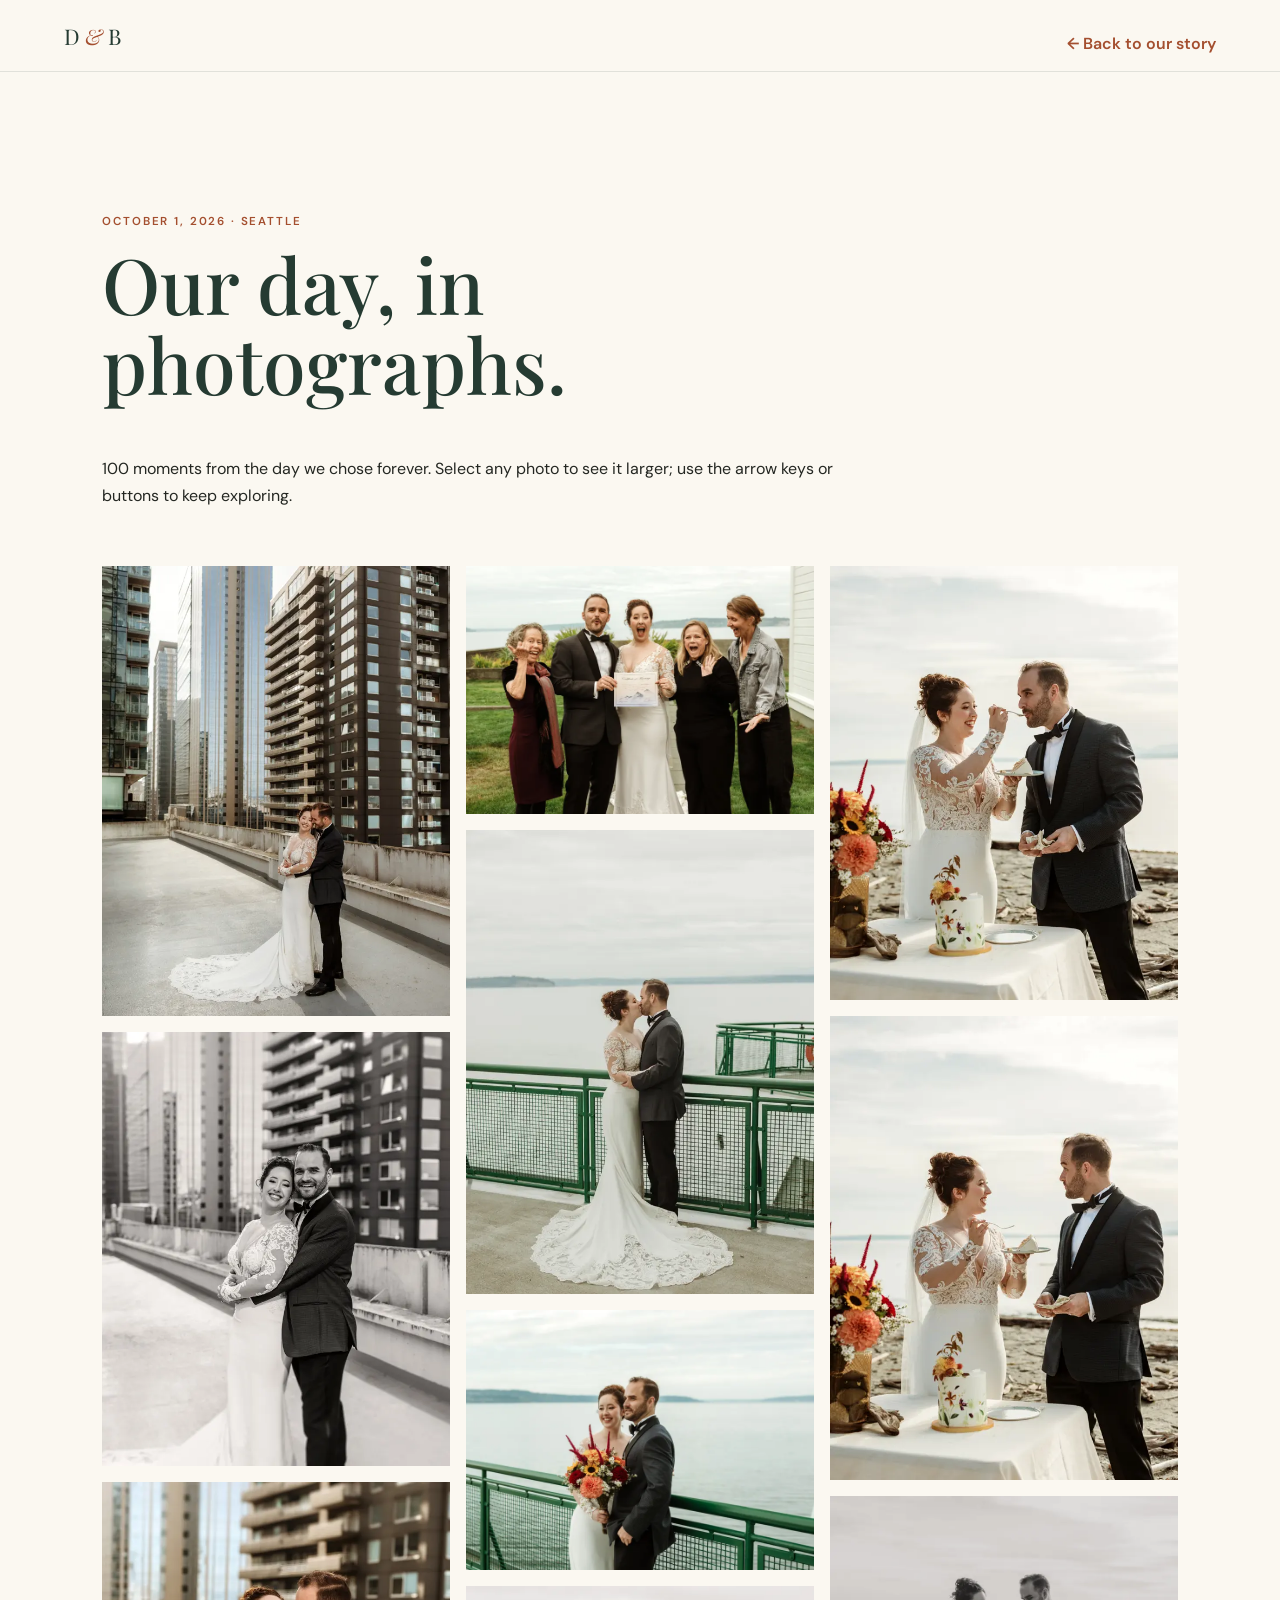
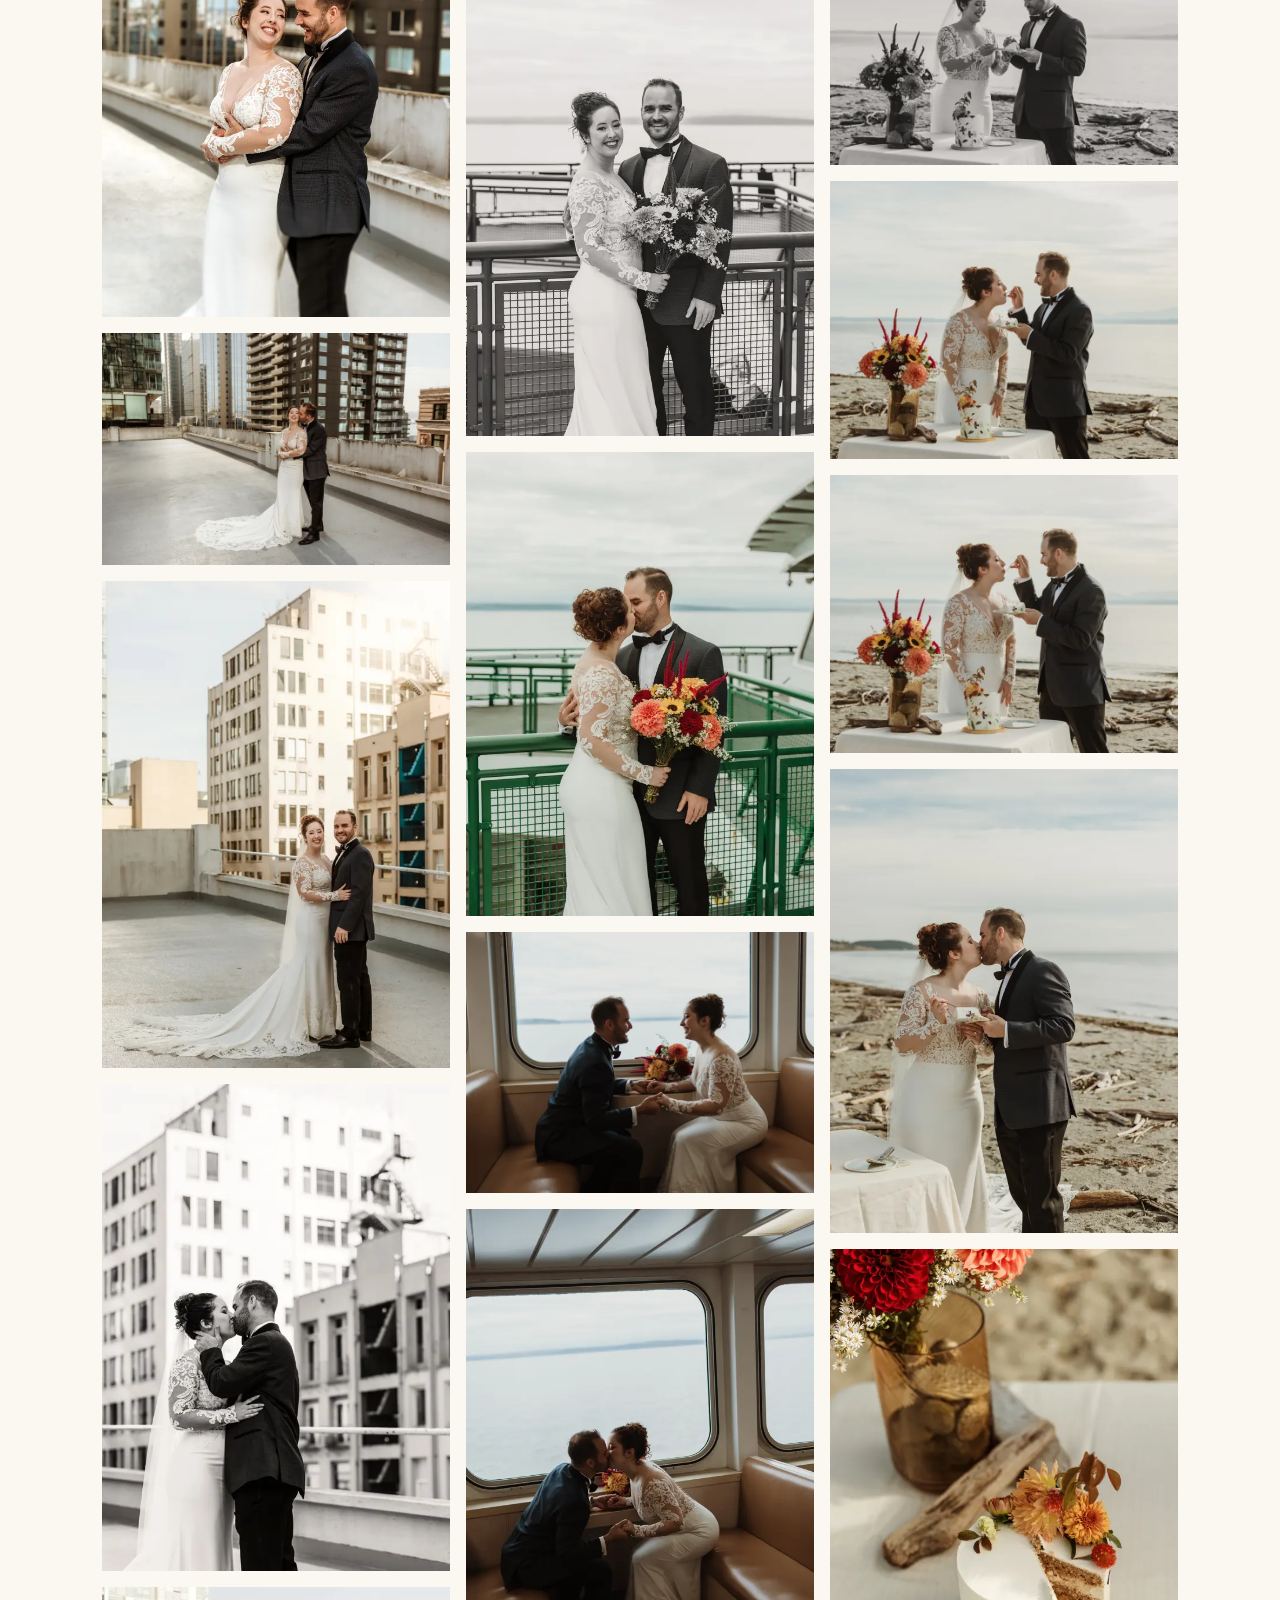
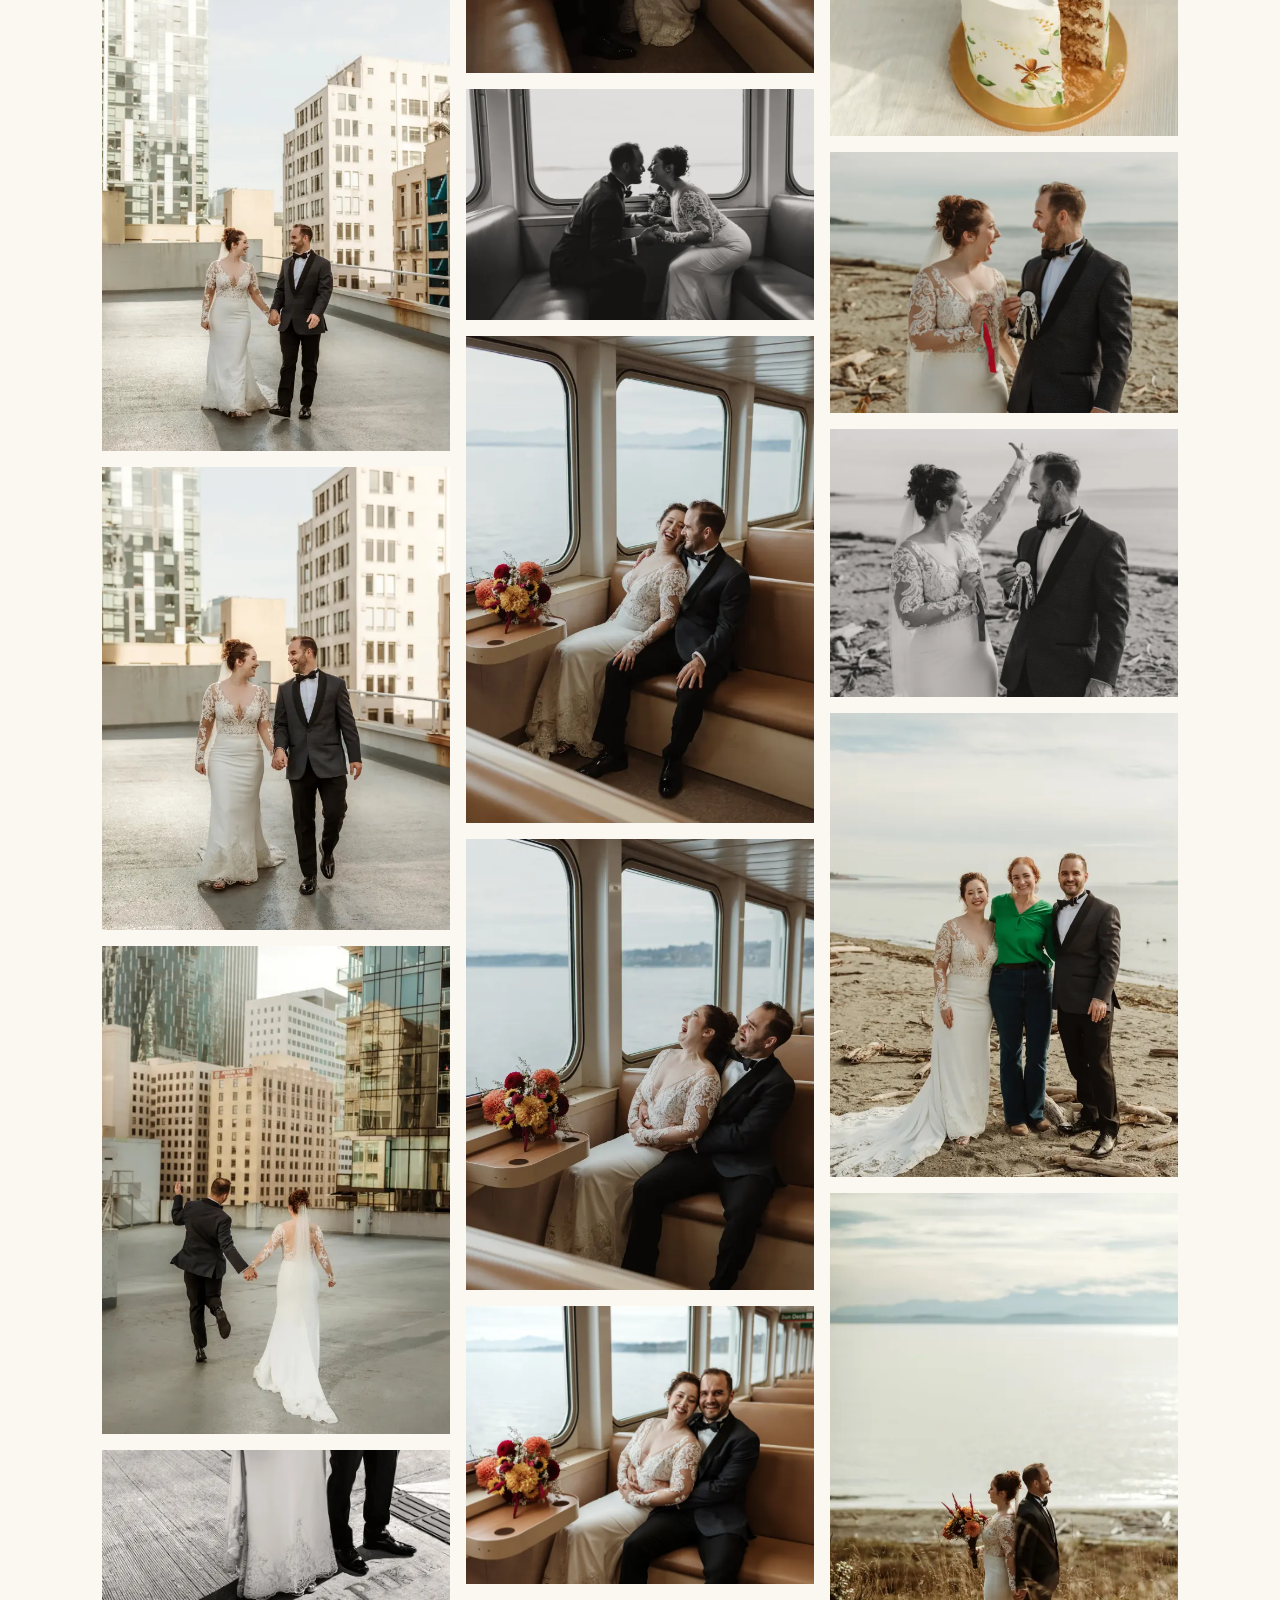
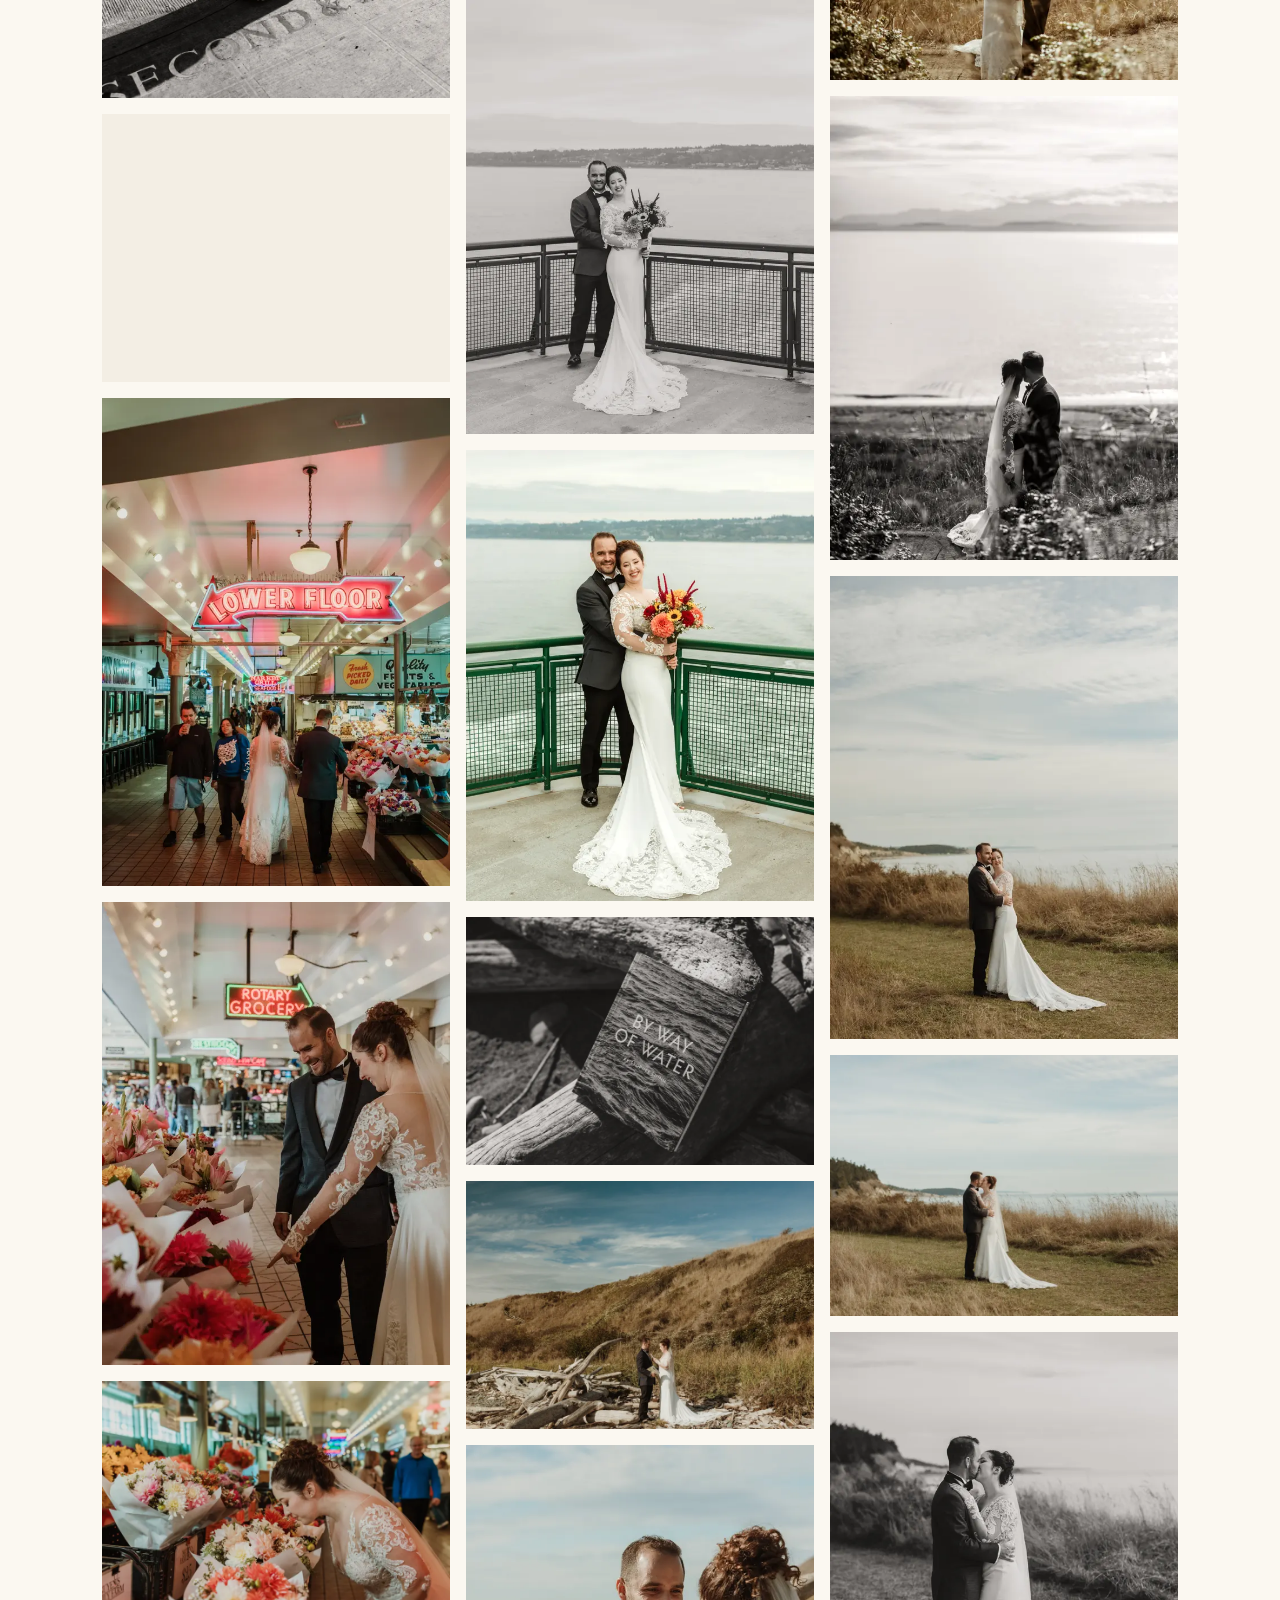
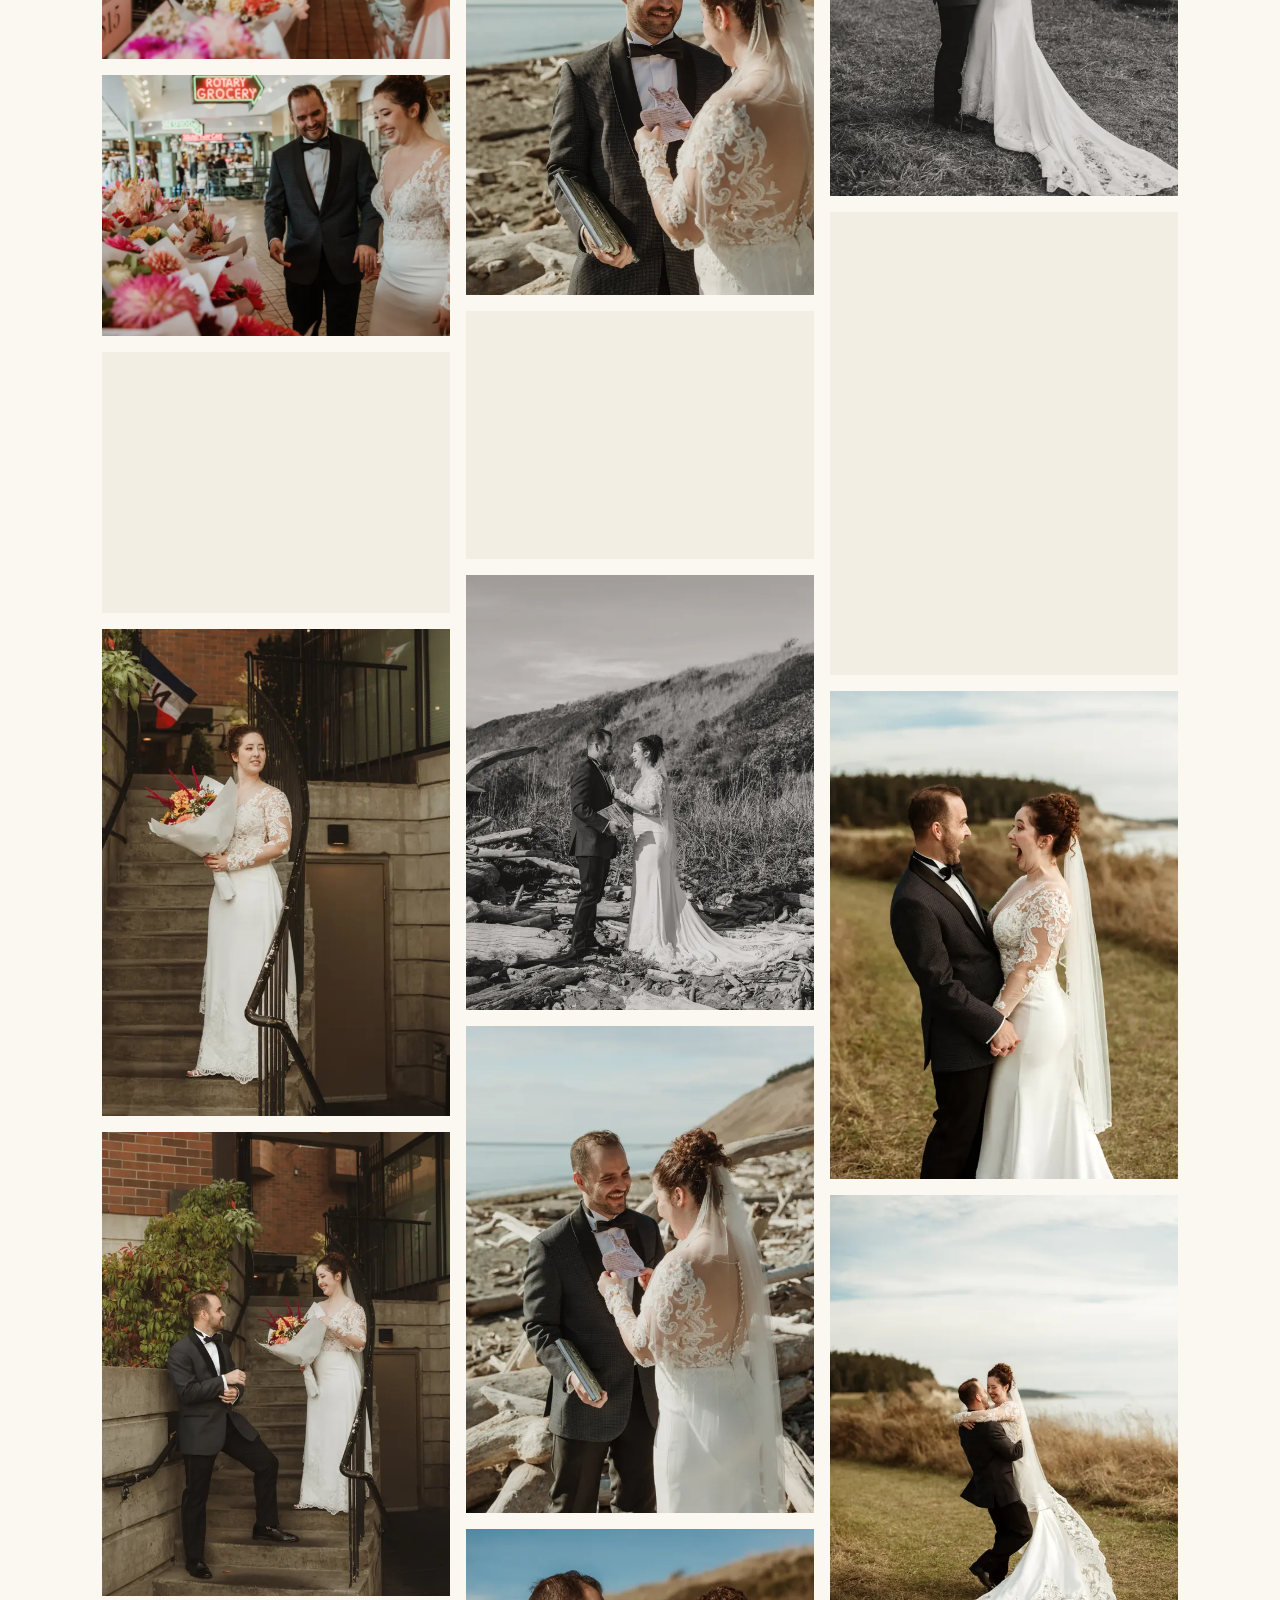
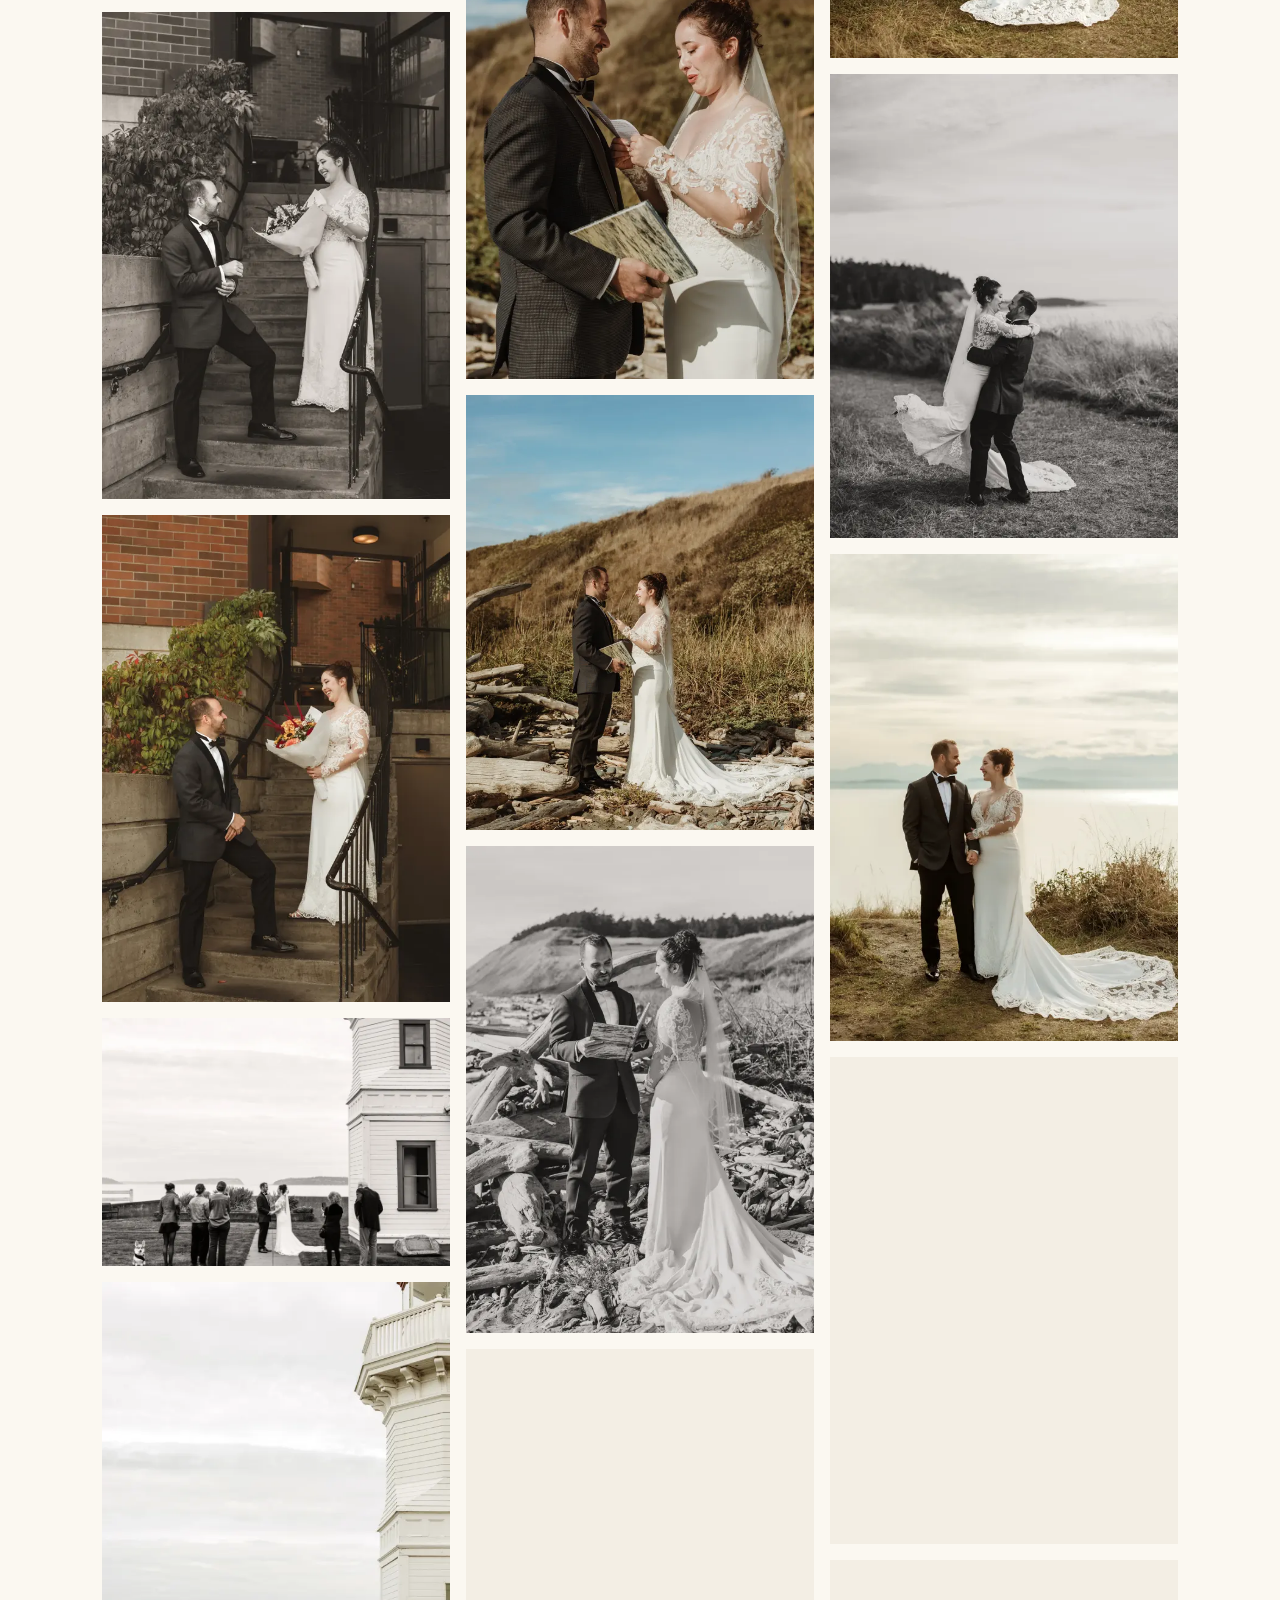
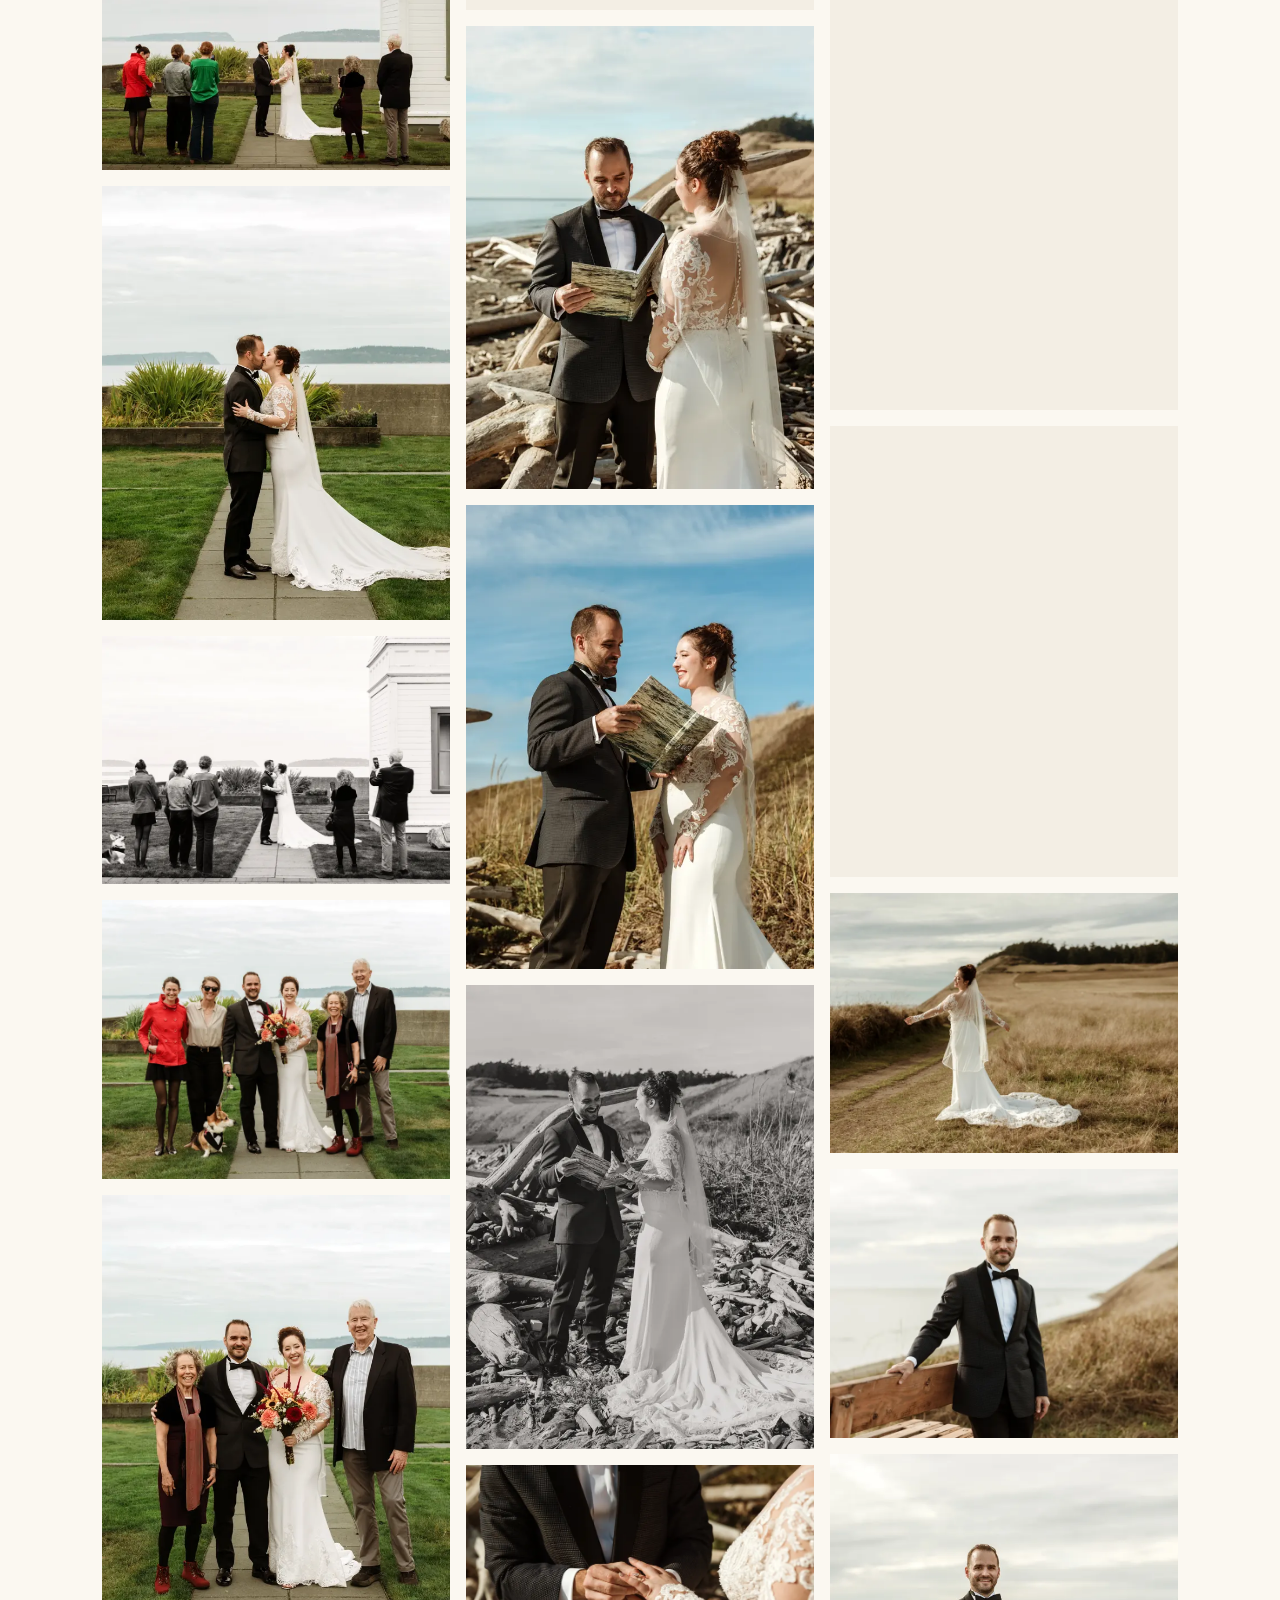
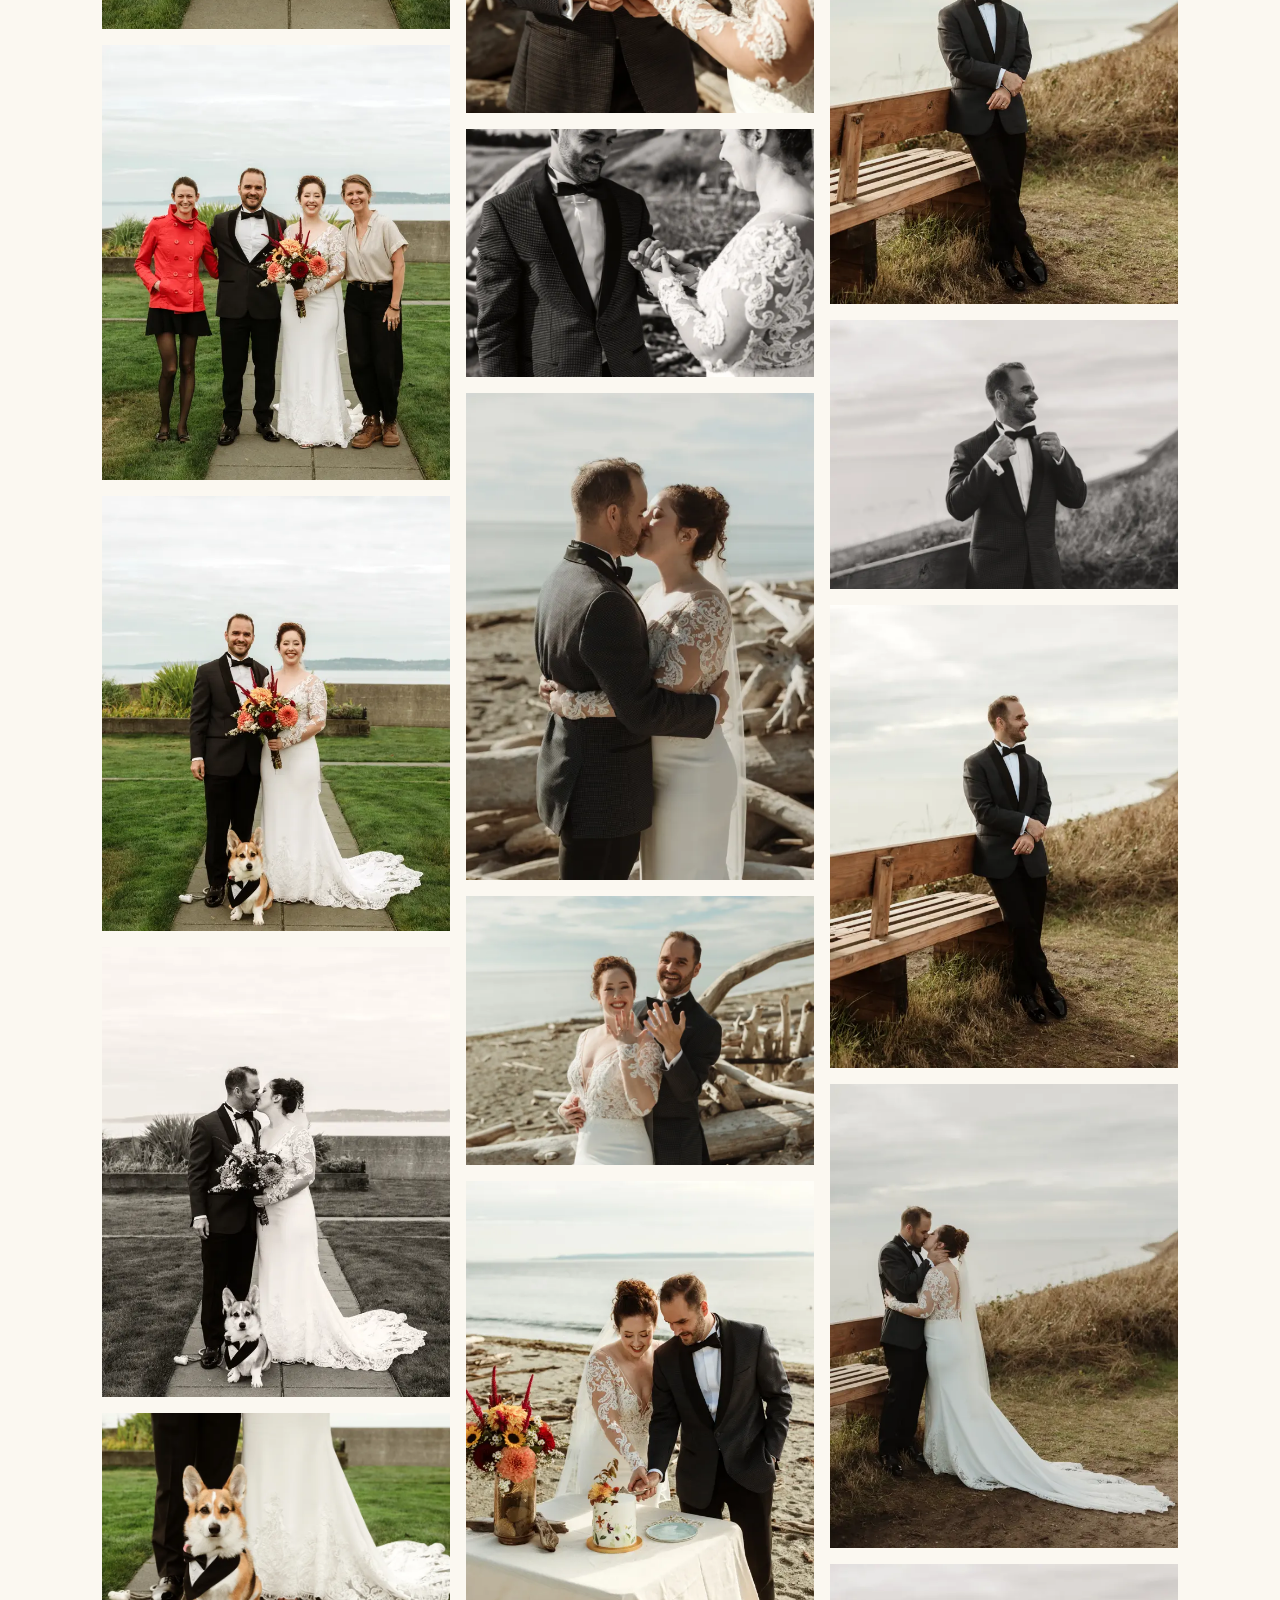
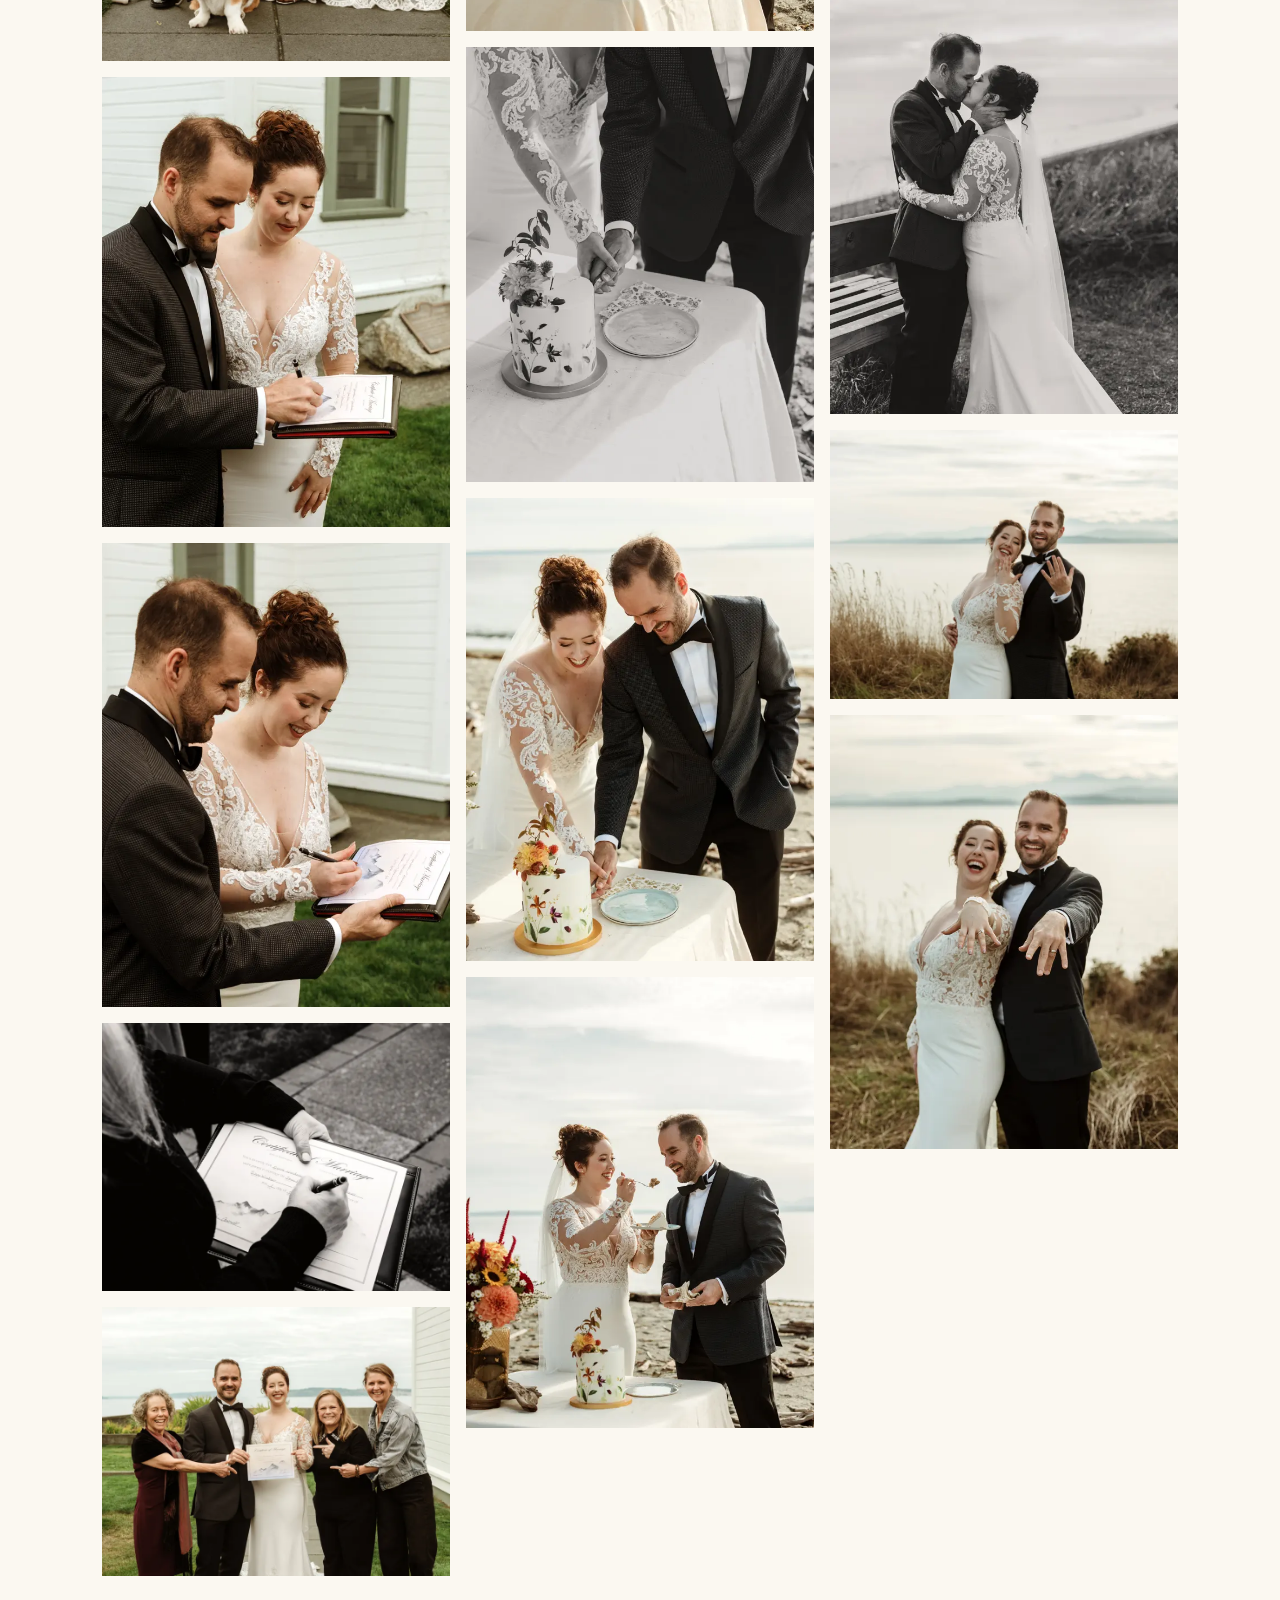
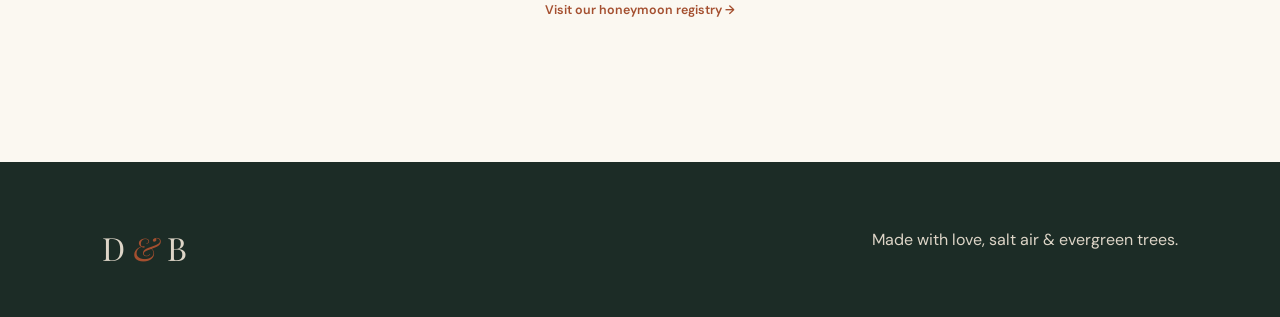
==== gallery.html @ 870340c9 "Add complete elopement website with all 100 optimized photos" ====
<!doctype html><html lang="en"><head><meta charset="utf-8"><meta name="viewport" content="width=device-width,initial-scale=1"><title>Our Elopement Photos · Devon & Brianna</title><link rel="stylesheet" href="assets/style.css"></head><body><header><a class="brand" href="index.html">D <span>&</span> B</a><a class="text-link" href="index.html#elopement">← Back to our story</a></header><main class="section"><div class="section-head"><p class="eyebrow">October 1, 2026 · Seattle</p><h1 class="gallery-title">Our day, in photographs.</h1><p>100 moments from the day we chose forever. Select any photo to see it larger; use the arrow keys or buttons to keep exploring.</p></div><div class="photo-wall"><a class="photo" id="photo-001" href="assets/images/photo-001-full.webp" data-index="0" aria-label="Open elopement photo 1 of 100"><img src="assets/images/photo-001-thumb.webp" width="618" height="800" alt="Devon and Brianna’s elopement, photo 1 of 100" loading="lazy" decoding="async"></a>
<a class="photo" id="photo-002" href="assets/images/photo-002-full.webp" data-index="1" aria-label="Open elopement photo 2 of 100"><img src="assets/images/photo-002-thumb.webp" width="640" height="800" alt="Devon and Brianna’s elopement, photo 2 of 100" loading="lazy" decoding="async"></a>
<a class="photo" id="photo-003" href="assets/images/photo-003-full.webp" data-index="2" aria-label="Open elopement photo 3 of 100"><img src="assets/images/photo-003-thumb.webp" width="640" height="800" alt="Devon and Brianna’s elopement, photo 3 of 100" loading="lazy" decoding="async"></a>
<a class="photo" id="photo-004" href="assets/images/photo-004-full.webp" data-index="3" aria-label="Open elopement photo 4 of 100"><img src="assets/images/photo-004-thumb.webp" width="800" height="533" alt="Devon and Brianna’s elopement, photo 4 of 100" loading="lazy" decoding="async"></a>
<a class="photo" id="photo-005" href="assets/images/photo-005-full.webp" data-index="4" aria-label="Open elopement photo 5 of 100"><img src="assets/images/photo-005-thumb.webp" width="571" height="800" alt="Devon and Brianna’s elopement, photo 5 of 100" loading="lazy" decoding="async"></a>
<a class="photo" id="photo-006" href="assets/images/photo-006-full.webp" data-index="5" aria-label="Open elopement photo 6 of 100"><img src="assets/images/photo-006-thumb.webp" width="571" height="800" alt="Devon and Brianna’s elopement, photo 6 of 100" loading="lazy" decoding="async"></a>
<a class="photo" id="photo-007" href="assets/images/photo-007-full.webp" data-index="6" aria-label="Open elopement photo 7 of 100"><img src="assets/images/photo-007-thumb.webp" width="600" height="800" alt="Devon and Brianna’s elopement, photo 7 of 100" loading="lazy" decoding="async"></a>
<a class="photo" id="photo-008" href="assets/images/photo-008-full.webp" data-index="7" aria-label="Open elopement photo 8 of 100"><img src="assets/images/photo-008-thumb.webp" width="600" height="800" alt="Devon and Brianna’s elopement, photo 8 of 100" loading="lazy" decoding="async"></a>
<a class="photo" id="photo-009" href="assets/images/photo-009-full.webp" data-index="8" aria-label="Open elopement photo 9 of 100"><img src="assets/images/photo-009-thumb.webp" width="571" height="800" alt="Devon and Brianna’s elopement, photo 9 of 100" loading="lazy" decoding="async"></a>
<a class="photo" id="photo-010" href="assets/images/photo-010-full.webp" data-index="9" aria-label="Open elopement photo 10 of 100"><img src="assets/images/photo-010-thumb.webp" width="800" height="571" alt="Devon and Brianna’s elopement, photo 10 of 100" loading="lazy" decoding="async"></a>
<a class="photo" id="photo-011" href="assets/images/photo-011-full.webp" data-index="10" aria-label="Open elopement photo 11 of 100"><img src="assets/images/photo-011-thumb.webp" width="800" height="618" alt="Devon and Brianna’s elopement, photo 11 of 100" loading="lazy" decoding="async"></a>
<a class="photo" id="photo-012" href="assets/images/photo-012-full.webp" data-index="11" aria-label="Open elopement photo 12 of 100"><img src="assets/images/photo-012-thumb.webp" width="571" height="800" alt="Devon and Brianna’s elopement, photo 12 of 100" loading="lazy" decoding="async"></a>
<a class="photo" id="photo-013" href="assets/images/photo-013-full.webp" data-index="12" aria-label="Open elopement photo 13 of 100"><img src="assets/images/photo-013-thumb.webp" width="600" height="800" alt="Devon and Brianna’s elopement, photo 13 of 100" loading="lazy" decoding="async"></a>
<a class="photo" id="photo-014" href="assets/images/photo-014-full.webp" data-index="13" aria-label="Open elopement photo 14 of 100"><img src="assets/images/photo-014-thumb.webp" width="800" height="640" alt="Devon and Brianna’s elopement, photo 14 of 100" loading="lazy" decoding="async"></a>
<a class="photo" id="photo-015" href="assets/images/photo-015-full.webp" data-index="14" aria-label="Open elopement photo 15 of 100"><img src="assets/images/photo-015-thumb.webp" width="800" height="600" alt="Devon and Brianna’s elopement, photo 15 of 100" loading="lazy" decoding="async"></a>
<a class="photo" id="photo-016" href="assets/images/photo-016-full.webp" data-index="15" aria-label="Open elopement photo 16 of 100"><img src="assets/images/photo-016-thumb.webp" width="800" height="600" alt="Devon and Brianna’s elopement, photo 16 of 100" loading="lazy" decoding="async"></a>
<a class="photo" id="photo-017" href="assets/images/photo-017-full.webp" data-index="16" aria-label="Open elopement photo 17 of 100"><img src="assets/images/photo-017-thumb.webp" width="571" height="800" alt="Devon and Brianna’s elopement, photo 17 of 100" loading="lazy" decoding="async"></a>
<a class="photo" id="photo-018" href="assets/images/photo-018-full.webp" data-index="17" aria-label="Open elopement photo 18 of 100"><img src="assets/images/photo-018-thumb.webp" width="600" height="800" alt="Devon and Brianna’s elopement, photo 18 of 100" loading="lazy" decoding="async"></a>
<a class="photo" id="photo-019" href="assets/images/photo-019-full.webp" data-index="18" aria-label="Open elopement photo 19 of 100"><img src="assets/images/photo-019-thumb.webp" width="571" height="800" alt="Devon and Brianna’s elopement, photo 19 of 100" loading="lazy" decoding="async"></a>
<a class="photo" id="photo-020" href="assets/images/photo-020-full.webp" data-index="19" aria-label="Open elopement photo 20 of 100"><img src="assets/images/photo-020-thumb.webp" width="571" height="800" alt="Devon and Brianna’s elopement, photo 20 of 100" loading="lazy" decoding="async"></a>
<a class="photo" id="photo-021" href="assets/images/photo-021-full.webp" data-index="20" aria-label="Open elopement photo 21 of 100"><img src="assets/images/photo-021-thumb.webp" width="800" height="571" alt="Devon and Brianna’s elopement, photo 21 of 100" loading="lazy" decoding="async"></a>
<a class="photo" id="photo-022" href="assets/images/photo-022-full.webp" data-index="21" aria-label="Open elopement photo 22 of 100"><img src="assets/images/photo-022-thumb.webp" width="571" height="800" alt="Devon and Brianna’s elopement, photo 22 of 100" loading="lazy" decoding="async"></a>
<a class="photo" id="photo-023" href="assets/images/photo-023-full.webp" data-index="22" aria-label="Open elopement photo 23 of 100"><img src="assets/images/photo-023-thumb.webp" width="640" height="800" alt="Devon and Brianna’s elopement, photo 23 of 100" loading="lazy" decoding="async"></a>
<a class="photo" id="photo-024" href="assets/images/photo-024-full.webp" data-index="23" aria-label="Open elopement photo 24 of 100"><img src="assets/images/photo-024-thumb.webp" width="800" height="571" alt="Devon and Brianna’s elopement, photo 24 of 100" loading="lazy" decoding="async"></a>
<a class="photo" id="photo-025" href="assets/images/photo-025-full.webp" data-index="24" aria-label="Open elopement photo 25 of 100"><img src="assets/images/photo-025-thumb.webp" width="800" height="640" alt="Devon and Brianna’s elopement, photo 25 of 100" loading="lazy" decoding="async"></a>
<a class="photo" id="photo-026" href="assets/images/photo-026-full.webp" data-index="25" aria-label="Open elopement photo 26 of 100"><img src="assets/images/photo-026-thumb.webp" width="640" height="800" alt="Devon and Brianna’s elopement, photo 26 of 100" loading="lazy" decoding="async"></a>
<a class="photo" id="photo-027" href="assets/images/photo-027-full.webp" data-index="26" aria-label="Open elopement photo 27 of 100"><img src="assets/images/photo-027-thumb.webp" width="640" height="800" alt="Devon and Brianna’s elopement, photo 27 of 100" loading="lazy" decoding="async"></a>
<a class="photo" id="photo-028" href="assets/images/photo-028-full.webp" data-index="27" aria-label="Open elopement photo 28 of 100"><img src="assets/images/photo-028-thumb.webp" width="640" height="800" alt="Devon and Brianna’s elopement, photo 28 of 100" loading="lazy" decoding="async"></a>
<a class="photo" id="photo-029" href="assets/images/photo-029-full.webp" data-index="28" aria-label="Open elopement photo 29 of 100"><img src="assets/images/photo-029-thumb.webp" width="618" height="800" alt="Devon and Brianna’s elopement, photo 29 of 100" loading="lazy" decoding="async"></a>
<a class="photo" id="photo-030" href="assets/images/photo-030-full.webp" data-index="29" aria-label="Open elopement photo 30 of 100"><img src="assets/images/photo-030-thumb.webp" width="800" height="571" alt="Devon and Brianna’s elopement, photo 30 of 100" loading="lazy" decoding="async"></a>
<a class="photo" id="photo-031" href="assets/images/photo-031-full.webp" data-index="30" aria-label="Open elopement photo 31 of 100"><img src="assets/images/photo-031-thumb.webp" width="618" height="800" alt="Devon and Brianna’s elopement, photo 31 of 100" loading="lazy" decoding="async"></a>
<a class="photo" id="photo-032" href="assets/images/photo-032-full.webp" data-index="31" aria-label="Open elopement photo 32 of 100"><img src="assets/images/photo-032-thumb.webp" width="600" height="800" alt="Devon and Brianna’s elopement, photo 32 of 100" loading="lazy" decoding="async"></a>
<a class="photo" id="photo-033" href="assets/images/photo-033-full.webp" data-index="32" aria-label="Open elopement photo 33 of 100"><img src="assets/images/photo-033-thumb.webp" width="800" height="618" alt="Devon and Brianna’s elopement, photo 33 of 100" loading="lazy" decoding="async"></a>
<a class="photo" id="photo-034" href="assets/images/photo-034-full.webp" data-index="33" aria-label="Open elopement photo 34 of 100"><img src="assets/images/photo-034-thumb.webp" width="800" height="618" alt="Devon and Brianna’s elopement, photo 34 of 100" loading="lazy" decoding="async"></a>
<a class="photo" id="photo-035" href="assets/images/photo-035-full.webp" data-index="34" aria-label="Open elopement photo 35 of 100"><img src="assets/images/photo-035-thumb.webp" width="800" height="571" alt="Devon and Brianna’s elopement, photo 35 of 100" loading="lazy" decoding="async"></a>
<a class="photo" id="photo-036" href="assets/images/photo-036-full.webp" data-index="35" aria-label="Open elopement photo 36 of 100"><img src="assets/images/photo-036-thumb.webp" width="600" height="800" alt="Devon and Brianna’s elopement, photo 36 of 100" loading="lazy" decoding="async"></a>
<a class="photo" id="photo-037" href="assets/images/photo-037-full.webp" data-index="36" aria-label="Open elopement photo 37 of 100"><img src="assets/images/photo-037-thumb.webp" width="800" height="600" alt="Devon and Brianna’s elopement, photo 37 of 100" loading="lazy" decoding="async"></a>
<a class="photo" id="photo-038" href="assets/images/photo-038-full.webp" data-index="37" aria-label="Open elopement photo 38 of 100"><img src="assets/images/photo-038-thumb.webp" width="618" height="800" alt="Devon and Brianna’s elopement, photo 38 of 100" loading="lazy" decoding="async"></a>
<a class="photo" id="photo-039" href="assets/images/photo-039-full.webp" data-index="38" aria-label="Open elopement photo 39 of 100"><img src="assets/images/photo-039-thumb.webp" width="600" height="800" alt="Devon and Brianna’s elopement, photo 39 of 100" loading="lazy" decoding="async"></a>
<a class="photo" id="photo-040" href="assets/images/photo-040-full.webp" data-index="39" aria-label="Open elopement photo 40 of 100"><img src="assets/images/photo-040-thumb.webp" width="800" height="600" alt="Devon and Brianna’s elopement, photo 40 of 100" loading="lazy" decoding="async"></a>
<a class="photo" id="photo-041" href="assets/images/photo-041-full.webp" data-index="40" aria-label="Open elopement photo 41 of 100"><img src="assets/images/photo-041-thumb.webp" width="600" height="800" alt="Devon and Brianna’s elopement, photo 41 of 100" loading="lazy" decoding="async"></a>
<a class="photo" id="photo-042" href="assets/images/photo-042-full.webp" data-index="41" aria-label="Open elopement photo 42 of 100"><img src="assets/images/photo-042-thumb.webp" width="800" height="533" alt="Devon and Brianna’s elopement, photo 42 of 100" loading="lazy" decoding="async"></a>
<a class="photo" id="photo-043" href="assets/images/photo-043-full.webp" data-index="42" aria-label="Open elopement photo 43 of 100"><img src="assets/images/photo-043-thumb.webp" width="571" height="800" alt="Devon and Brianna’s elopement, photo 43 of 100" loading="lazy" decoding="async"></a>
<a class="photo" id="photo-044" href="assets/images/photo-044-full.webp" data-index="43" aria-label="Open elopement photo 44 of 100"><img src="assets/images/photo-044-thumb.webp" width="618" height="800" alt="Devon and Brianna’s elopement, photo 44 of 100" loading="lazy" decoding="async"></a>
<a class="photo" id="photo-045" href="assets/images/photo-045-full.webp" data-index="44" aria-label="Open elopement photo 45 of 100"><img src="assets/images/photo-045-thumb.webp" width="800" height="640" alt="Devon and Brianna’s elopement, photo 45 of 100" loading="lazy" decoding="async"></a>
<a class="photo" id="photo-046" href="assets/images/photo-046-full.webp" data-index="45" aria-label="Open elopement photo 46 of 100"><img src="assets/images/photo-046-thumb.webp" width="640" height="800" alt="Devon and Brianna’s elopement, photo 46 of 100" loading="lazy" decoding="async"></a>
<a class="photo" id="photo-047" href="assets/images/photo-047-full.webp" data-index="46" aria-label="Open elopement photo 47 of 100"><img src="assets/images/photo-047-thumb.webp" width="618" height="800" alt="Devon and Brianna’s elopement, photo 47 of 100" loading="lazy" decoding="async"></a>
<a class="photo" id="photo-048" href="assets/images/photo-048-full.webp" data-index="47" aria-label="Open elopement photo 48 of 100"><img src="assets/images/photo-048-thumb.webp" width="800" height="571" alt="Devon and Brianna’s elopement, photo 48 of 100" loading="lazy" decoding="async"></a>
<a class="photo" id="photo-049" href="assets/images/photo-049-full.webp" data-index="48" aria-label="Open elopement photo 49 of 100"><img src="assets/images/photo-049-thumb.webp" width="800" height="571" alt="Devon and Brianna’s elopement, photo 49 of 100" loading="lazy" decoding="async"></a>
<a class="photo" id="photo-050" href="assets/images/photo-050-full.webp" data-index="49" aria-label="Open elopement photo 50 of 100"><img src="assets/images/photo-050-thumb.webp" width="618" height="800" alt="Devon and Brianna’s elopement, photo 50 of 100" loading="lazy" decoding="async"></a>
<a class="photo" id="photo-051" href="assets/images/photo-051-full.webp" data-index="50" aria-label="Open elopement photo 51 of 100"><img src="assets/images/photo-051-thumb.webp" width="800" height="571" alt="Devon and Brianna’s elopement, photo 51 of 100" loading="lazy" decoding="async"></a>
<a class="photo" id="photo-052" href="assets/images/photo-052-full.webp" data-index="51" aria-label="Open elopement photo 52 of 100"><img src="assets/images/photo-052-thumb.webp" width="640" height="800" alt="Devon and Brianna’s elopement, photo 52 of 100" loading="lazy" decoding="async"></a>
<a class="photo" id="photo-053" href="assets/images/photo-053-full.webp" data-index="52" aria-label="Open elopement photo 53 of 100"><img src="assets/images/photo-053-thumb.webp" width="571" height="800" alt="Devon and Brianna’s elopement, photo 53 of 100" loading="lazy" decoding="async"></a>
<a class="photo" id="photo-054" href="assets/images/photo-054-full.webp" data-index="53" aria-label="Open elopement photo 54 of 100"><img src="assets/images/photo-054-thumb.webp" width="618" height="800" alt="Devon and Brianna’s elopement, photo 54 of 100" loading="lazy" decoding="async"></a>
<a class="photo" id="photo-055" href="assets/images/photo-055-full.webp" data-index="54" aria-label="Open elopement photo 55 of 100"><img src="assets/images/photo-055-thumb.webp" width="640" height="800" alt="Devon and Brianna’s elopement, photo 55 of 100" loading="lazy" decoding="async"></a>
<a class="photo" id="photo-056" href="assets/images/photo-056-full.webp" data-index="55" aria-label="Open elopement photo 56 of 100"><img src="assets/images/photo-056-thumb.webp" width="571" height="800" alt="Devon and Brianna’s elopement, photo 56 of 100" loading="lazy" decoding="async"></a>
<a class="photo" id="photo-057" href="assets/images/photo-057-full.webp" data-index="56" aria-label="Open elopement photo 57 of 100"><img src="assets/images/photo-057-thumb.webp" width="800" height="600" alt="Devon and Brianna’s elopement, photo 57 of 100" loading="lazy" decoding="async"></a>
<a class="photo" id="photo-058" href="assets/images/photo-058-full.webp" data-index="57" aria-label="Open elopement photo 58 of 100"><img src="assets/images/photo-058-thumb.webp" width="600" height="800" alt="Devon and Brianna’s elopement, photo 58 of 100" loading="lazy" decoding="async"></a>
<a class="photo" id="photo-059" href="assets/images/photo-059-full.webp" data-index="58" aria-label="Open elopement photo 59 of 100"><img src="assets/images/photo-059-thumb.webp" width="600" height="800" alt="Devon and Brianna’s elopement, photo 59 of 100" loading="lazy" decoding="async"></a>
<a class="photo" id="photo-060" href="assets/images/photo-060-full.webp" data-index="59" aria-label="Open elopement photo 60 of 100"><img src="assets/images/photo-060-thumb.webp" width="600" height="800" alt="Devon and Brianna’s elopement, photo 60 of 100" loading="lazy" decoding="async"></a>
<a class="photo" id="photo-061" href="assets/images/photo-061-full.webp" data-index="60" aria-label="Open elopement photo 61 of 100"><img src="assets/images/photo-061-thumb.webp" width="800" height="571" alt="Devon and Brianna’s elopement, photo 61 of 100" loading="lazy" decoding="async"></a>
<a class="photo" id="photo-062" href="assets/images/photo-062-full.webp" data-index="61" aria-label="Open elopement photo 62 of 100"><img src="assets/images/photo-062-thumb.webp" width="800" height="571" alt="Devon and Brianna’s elopement, photo 62 of 100" loading="lazy" decoding="async"></a>
<a class="photo" id="photo-063" href="assets/images/photo-063-full.webp" data-index="62" aria-label="Open elopement photo 63 of 100"><img src="assets/images/photo-063-thumb.webp" width="571" height="800" alt="Devon and Brianna’s elopement, photo 63 of 100" loading="lazy" decoding="async"></a>
<a class="photo" id="photo-064" href="assets/images/photo-064-full.webp" data-index="63" aria-label="Open elopement photo 64 of 100"><img src="assets/images/photo-064-thumb.webp" width="800" height="618" alt="Devon and Brianna’s elopement, photo 64 of 100" loading="lazy" decoding="async"></a>
<a class="photo" id="photo-065" href="assets/images/photo-065-full.webp" data-index="64" aria-label="Open elopement photo 65 of 100"><img src="assets/images/photo-065-thumb.webp" width="618" height="800" alt="Devon and Brianna’s elopement, photo 65 of 100" loading="lazy" decoding="async"></a>
<a class="photo" id="photo-066" href="assets/images/photo-066-full.webp" data-index="65" aria-label="Open elopement photo 66 of 100"><img src="assets/images/photo-066-thumb.webp" width="640" height="800" alt="Devon and Brianna’s elopement, photo 66 of 100" loading="lazy" decoding="async"></a>
<a class="photo" id="photo-067" href="assets/images/photo-067-full.webp" data-index="66" aria-label="Open elopement photo 67 of 100"><img src="assets/images/photo-067-thumb.webp" width="600" height="800" alt="Devon and Brianna’s elopement, photo 67 of 100" loading="lazy" decoding="async"></a>
<a class="photo" id="photo-068" href="assets/images/photo-068-full.webp" data-index="67" aria-label="Open elopement photo 68 of 100"><img src="assets/images/photo-068-thumb.webp" width="618" height="800" alt="Devon and Brianna’s elopement, photo 68 of 100" loading="lazy" decoding="async"></a>
<a class="photo" id="photo-069" href="assets/images/photo-069-full.webp" data-index="68" aria-label="Open elopement photo 69 of 100"><img src="assets/images/photo-069-thumb.webp" width="640" height="800" alt="Devon and Brianna’s elopement, photo 69 of 100" loading="lazy" decoding="async"></a>
<a class="photo" id="photo-070" href="assets/images/photo-070-full.webp" data-index="69" aria-label="Open elopement photo 70 of 100"><img src="assets/images/photo-070-thumb.webp" width="600" height="800" alt="Devon and Brianna’s elopement, photo 70 of 100" loading="lazy" decoding="async"></a>
<a class="photo" id="photo-071" href="assets/images/photo-071-full.webp" data-index="70" aria-label="Open elopement photo 71 of 100"><img src="assets/images/photo-071-thumb.webp" width="800" height="618" alt="Devon and Brianna’s elopement, photo 71 of 100" loading="lazy" decoding="async"></a>
<a class="photo" id="photo-072" href="assets/images/photo-072-full.webp" data-index="71" aria-label="Open elopement photo 72 of 100"><img src="assets/images/photo-072-thumb.webp" width="800" height="640" alt="Devon and Brianna’s elopement, photo 72 of 100" loading="lazy" decoding="async"></a>
<a class="photo" id="photo-073" href="assets/images/photo-073-full.webp" data-index="72" aria-label="Open elopement photo 73 of 100"><img src="assets/images/photo-073-thumb.webp" width="800" height="640" alt="Devon and Brianna’s elopement, photo 73 of 100" loading="lazy" decoding="async"></a>
<a class="photo" id="photo-074" href="assets/images/photo-074-full.webp" data-index="73" aria-label="Open elopement photo 74 of 100"><img src="assets/images/photo-074-thumb.webp" width="600" height="800" alt="Devon and Brianna’s elopement, photo 74 of 100" loading="lazy" decoding="async"></a>
<a class="photo" id="photo-075" href="assets/images/photo-075-full.webp" data-index="74" aria-label="Open elopement photo 75 of 100"><img src="assets/images/photo-075-thumb.webp" width="571" height="800" alt="Devon and Brianna’s elopement, photo 75 of 100" loading="lazy" decoding="async"></a>
<a class="photo" id="photo-076" href="assets/images/photo-076-full.webp" data-index="75" aria-label="Open elopement photo 76 of 100"><img src="assets/images/photo-076-thumb.webp" width="800" height="600" alt="Devon and Brianna’s elopement, photo 76 of 100" loading="lazy" decoding="async"></a>
<a class="photo" id="photo-077" href="assets/images/photo-077-full.webp" data-index="76" aria-label="Open elopement photo 77 of 100"><img src="assets/images/photo-077-thumb.webp" width="800" height="618" alt="Devon and Brianna’s elopement, photo 77 of 100" loading="lazy" decoding="async"></a>
<a class="photo" id="photo-078" href="assets/images/photo-078-full.webp" data-index="77" aria-label="Open elopement photo 78 of 100"><img src="assets/images/photo-078-thumb.webp" width="600" height="800" alt="Devon and Brianna’s elopement, photo 78 of 100" loading="lazy" decoding="async"></a>
<a class="photo" id="photo-079" href="assets/images/photo-079-full.webp" data-index="78" aria-label="Open elopement photo 79 of 100"><img src="assets/images/photo-079-thumb.webp" width="571" height="800" alt="Devon and Brianna’s elopement, photo 79 of 100" loading="lazy" decoding="async"></a>
<a class="photo" id="photo-080" href="assets/images/photo-080-full.webp" data-index="79" aria-label="Open elopement photo 80 of 100"><img src="assets/images/photo-080-thumb.webp" width="600" height="800" alt="Devon and Brianna’s elopement, photo 80 of 100" loading="lazy" decoding="async"></a>
<a class="photo" id="photo-081" href="assets/images/photo-081-full.webp" data-index="80" aria-label="Open elopement photo 81 of 100"><img src="assets/images/photo-081-thumb.webp" width="600" height="800" alt="Devon and Brianna’s elopement, photo 81 of 100" loading="lazy" decoding="async"></a>
<a class="photo" id="photo-082" href="assets/images/photo-082-full.webp" data-index="81" aria-label="Open elopement photo 82 of 100"><img src="assets/images/photo-082-thumb.webp" width="800" height="600" alt="Devon and Brianna’s elopement, photo 82 of 100" loading="lazy" decoding="async"></a>
<a class="photo" id="photo-083" href="assets/images/photo-083-full.webp" data-index="82" aria-label="Open elopement photo 83 of 100"><img src="assets/images/photo-083-thumb.webp" width="600" height="800" alt="Devon and Brianna’s elopement, photo 83 of 100" loading="lazy" decoding="async"></a>
<a class="photo" id="photo-084" href="assets/images/photo-084-full.webp" data-index="83" aria-label="Open elopement photo 84 of 100"><img src="assets/images/photo-084-thumb.webp" width="600" height="800" alt="Devon and Brianna’s elopement, photo 84 of 100" loading="lazy" decoding="async"></a>
<a class="photo" id="photo-085" href="assets/images/photo-085-full.webp" data-index="84" aria-label="Open elopement photo 85 of 100"><img src="assets/images/photo-085-thumb.webp" width="571" height="800" alt="Devon and Brianna’s elopement, photo 85 of 100" loading="lazy" decoding="async"></a>
<a class="photo" id="photo-086" href="assets/images/photo-086-full.webp" data-index="85" aria-label="Open elopement photo 86 of 100"><img src="assets/images/photo-086-thumb.webp" width="600" height="800" alt="Devon and Brianna’s elopement, photo 86 of 100" loading="lazy" decoding="async"></a>
<a class="photo" id="photo-087" href="assets/images/photo-087-full.webp" data-index="86" aria-label="Open elopement photo 87 of 100"><img src="assets/images/photo-087-thumb.webp" width="600" height="800" alt="Devon and Brianna’s elopement, photo 87 of 100" loading="lazy" decoding="async"></a>
<a class="photo" id="photo-088" href="assets/images/photo-088-full.webp" data-index="87" aria-label="Open elopement photo 88 of 100"><img src="assets/images/photo-088-thumb.webp" width="571" height="800" alt="Devon and Brianna’s elopement, photo 88 of 100" loading="lazy" decoding="async"></a>
<a class="photo" id="photo-089" href="assets/images/photo-089-full.webp" data-index="88" aria-label="Open elopement photo 89 of 100"><img src="assets/images/photo-089-thumb.webp" width="571" height="800" alt="Devon and Brianna’s elopement, photo 89 of 100" loading="lazy" decoding="async"></a>
<a class="photo" id="photo-090" href="assets/images/photo-090-full.webp" data-index="89" aria-label="Open elopement photo 90 of 100"><img src="assets/images/photo-090-thumb.webp" width="618" height="800" alt="Devon and Brianna’s elopement, photo 90 of 100" loading="lazy" decoding="async"></a>
<a class="photo" id="photo-091" href="assets/images/photo-091-full.webp" data-index="90" aria-label="Open elopement photo 91 of 100"><img src="assets/images/photo-091-thumb.webp" width="618" height="800" alt="Devon and Brianna’s elopement, photo 91 of 100" loading="lazy" decoding="async"></a>
<a class="photo" id="photo-092" href="assets/images/photo-092-full.webp" data-index="91" aria-label="Open elopement photo 92 of 100"><img src="assets/images/photo-092-thumb.webp" width="800" height="600" alt="Devon and Brianna’s elopement, photo 92 of 100" loading="lazy" decoding="async"></a>
<a class="photo" id="photo-093" href="assets/images/photo-093-full.webp" data-index="92" aria-label="Open elopement photo 93 of 100"><img src="assets/images/photo-093-thumb.webp" width="800" height="618" alt="Devon and Brianna’s elopement, photo 93 of 100" loading="lazy" decoding="async"></a>
<a class="photo" id="photo-094" href="assets/images/photo-094-full.webp" data-index="93" aria-label="Open elopement photo 94 of 100"><img src="assets/images/photo-094-thumb.webp" width="618" height="800" alt="Devon and Brianna’s elopement, photo 94 of 100" loading="lazy" decoding="async"></a>
<a class="photo" id="photo-095" href="assets/images/photo-095-full.webp" data-index="94" aria-label="Open elopement photo 95 of 100"><img src="assets/images/photo-095-thumb.webp" width="800" height="618" alt="Devon and Brianna’s elopement, photo 95 of 100" loading="lazy" decoding="async"></a>
<a class="photo" id="photo-096" href="assets/images/photo-096-full.webp" data-index="95" aria-label="Open elopement photo 96 of 100"><img src="assets/images/photo-096-thumb.webp" width="600" height="800" alt="Devon and Brianna’s elopement, photo 96 of 100" loading="lazy" decoding="async"></a>
<a class="photo" id="photo-097" href="assets/images/photo-097-full.webp" data-index="96" aria-label="Open elopement photo 97 of 100"><img src="assets/images/photo-097-thumb.webp" width="600" height="800" alt="Devon and Brianna’s elopement, photo 97 of 100" loading="lazy" decoding="async"></a>
<a class="photo" id="photo-098" href="assets/images/photo-098-full.webp" data-index="97" aria-label="Open elopement photo 98 of 100"><img src="assets/images/photo-098-thumb.webp" width="618" height="800" alt="Devon and Brianna’s elopement, photo 98 of 100" loading="lazy" decoding="async"></a>
<a class="photo" id="photo-099" href="assets/images/photo-099-full.webp" data-index="98" aria-label="Open elopement photo 99 of 100"><img src="assets/images/photo-099-thumb.webp" width="800" height="618" alt="Devon and Brianna’s elopement, photo 99 of 100" loading="lazy" decoding="async"></a>
<a class="photo" id="photo-100" href="assets/images/photo-100-full.webp" data-index="99" aria-label="Open elopement photo 100 of 100"><img src="assets/images/photo-100-thumb.webp" width="640" height="800" alt="Devon and Brianna’s elopement, photo 100 of 100" loading="lazy" decoding="async"></a></div><p class="gallery-note"><a class="text-link" href="index.html#gifts">Visit our honeymoon registry →</a></p></main><footer><div class="footer-mark">D <span>&</span> B</div><p>Made with love, salt air & evergreen trees.</p></footer><dialog id="photoViewer" aria-label="Elopement photo viewer"><button id="closePhoto" class="viewer-close" aria-label="Close photo viewer">×</button><img id="largePhoto" alt=""><div class="viewer-controls"><button id="prevPhoto" aria-label="Previous photo">←</button><span id="photoCount" aria-live="polite"></span><button id="nextPhoto" aria-label="Next photo">→</button></div></dialog><script src="assets/gallery.js"></script></body></html>
---- assets/style.css ----
@import url('https://fonts.googleapis.com/css2?family=DM+Sans:wght@400;500;600&family=Playfair+Display:ital,wght@0,500;0,600;1,500&display=swap');
:root{--cream:#f3eee4;--paper:#fbf8f1;--forest:#253b32;--moss:#596b4f;--rust:#a44f2f;--ochre:#c38b31;--plum:#684454;--ink:#242722;--drift:#c8b9a4}*{box-sizing:border-box}html{scroll-behavior:smooth}body{margin:0;background:var(--paper);color:var(--ink);font-family:'DM Sans',sans-serif}h1,h2,h3{font-family:'Playfair Display',serif;font-weight:500;margin-top:0}p{line-height:1.7}.eyebrow{text-transform:uppercase;letter-spacing:.16em;font-size:.72rem;font-weight:600;color:var(--rust)}header{position:sticky;top:0;z-index:20;height:72px;padding:0 5vw;display:flex;align-items:center;justify-content:space-between;background:rgba(251,248,241,.93);backdrop-filter:blur(12px);border-bottom:1px solid rgba(37,59,50,.12)}.brand{text-decoration:none;color:var(--forest);font-family:'Playfair Display';font-size:1.35rem}.brand span,.footer-mark span{color:var(--rust);font-style:italic}nav{display:flex;gap:2rem}nav a{color:var(--forest);text-decoration:none;font-size:.88rem}.menu{display:none}.hero{min-height:calc(100vh - 72px);display:grid;grid-template-columns:1.12fr .88fr}.hero-image{min-height:650px;background:linear-gradient(145deg,rgba(37,59,50,.2),rgba(164,79,47,.18)),linear-gradient(135deg,#7f8b7d,#d1b27b 50%,#6a535d);display:flex;align-items:flex-end;padding:2rem;color:white}.placeholder span{border:1px solid rgba(255,255,255,.7);padding:.7rem 1rem;font-size:.75rem;letter-spacing:.1em;text-transform:uppercase}.hero-copy{display:flex;flex-direction:column;justify-content:center;padding:8vw}.hero h1{font-size:clamp(4rem,8vw,8.5rem);line-height:.78;color:var(--forest);margin:.25em 0}.hero h1 i{color:var(--rust);font-weight:400}.lead{font-family:'Playfair Display';font-size:1.8rem;margin-bottom:0}.text-link{color:var(--rust);font-weight:600;text-decoration:none;margin-top:1rem}.section{padding:8rem 8vw}.section-head{max-width:760px;margin-bottom:3.5rem}.section-head h2{font-size:clamp(2.8rem,5vw,5.2rem);line-height:1.02;color:var(--forest);margin:.15em 0}.story{display:grid;grid-template-columns:1fr 1fr;gap:4rem;max-width:950px;margin-bottom:4rem}.gallery{display:grid;grid-template-columns:repeat(3,1fr);grid-auto-rows:260px;gap:1rem}.ph{background:linear-gradient(145deg,#647466,#b08b61);display:grid;place-items:center;color:rgba(255,255,255,.7);font-family:'Playfair Display';font-size:2rem}.ph:nth-child(2n){background:linear-gradient(145deg,#8d654e,#6d4f61)}.ph.tall{grid-row:span 2}.ph.wide{grid-column:span 2}.gallery-note,.fineprint{text-align:center;font-size:.78rem;color:#6e6e66;margin-top:1.5rem}.honeymoon{background:var(--forest);color:var(--cream)}.honeymoon .section-head h2{color:var(--cream)}.honeymoon .eyebrow{color:#e0a956}.route{display:flex;flex-wrap:wrap;align-items:center;justify-content:center;gap:.7rem 1rem;border-top:1px solid rgba(255,255,255,.2);border-bottom:1px solid rgba(255,255,255,.2);padding:1.5rem 0;margin-bottom:4rem}.route b{color:#e0a956}.destination-grid{display:grid;grid-template-columns:repeat(3,1fr);gap:1.5rem}.destination-grid article{background:#f3eee4;color:var(--ink);padding-bottom:1.5rem}.destination-grid article p,.destination-grid article h3{margin-left:1.5rem;margin-right:1.5rem}.destination-grid h3{font-size:2rem;color:var(--forest)}.dest-img{height:300px;background-size:cover;background-position:center}.sydney{background:linear-gradient(135deg,#79939a,#d9b585)}.reef{background:linear-gradient(135deg,#327d80,#d1a65c)}.fiji{background:linear-gradient(135deg,#3e7770,#c9b18a)}.center{text-align:center;margin-left:auto;margin-right:auto}.gift-grid{display:grid;grid-template-columns:repeat(3,1fr);gap:1.2rem}.gift-card{border:1px solid #d8cfbf;background:#fff;padding:2rem;display:flex;min-height:260px;flex-direction:column}.gift-card .icon{font-size:1.6rem}.gift-card h3{font-size:1.65rem;color:var(--forest);margin:.7rem 0 .2rem}.gift-card .amount{font-family:'Playfair Display';font-size:1.3rem;color:var(--rust);margin-top:auto}.gift-card button{background:var(--forest);color:white;border:0;padding:.9rem 1rem;font:inherit;cursor:pointer}.gift-card button{margin-top:1rem;width:100%}footer{padding:3rem 8vw;background:#1c2c26;color:#ddd5c7;display:flex;justify-content:space-between;align-items:end}.footer-mark{font-family:'Playfair Display';font-size:2rem}.modal{position:fixed;inset:0;z-index:80;background:rgba(20,27,24,.75);display:grid;place-items:center;padding:1rem}.modal-card{position:relative;width:min(760px,100%);max-height:90vh;overflow:auto;background:var(--paper);padding:3rem}.close{position:absolute;right:1rem;top:.6rem;border:0;background:none;font-size:2rem;cursor:pointer}.pay-options{display:grid;grid-template-columns:1fr 1fr;gap:1rem;margin-top:2rem}.pay-options>div{border:1px solid #d8cfbf;padding:1.5rem}.qr{height:150px;background:#eee7da;display:grid;place-items:center;text-align:center;font-size:.75rem;letter-spacing:.12em;margin:1rem 0}.secondary{border:1px solid var(--forest);background:transparent;padding:.7rem 1rem;cursor:pointer}.modal-note{font-size:.8rem;color:#666}@media(max-width:800px){nav{display:none;position:absolute;top:72px;left:0;right:0;background:var(--paper);padding:1.5rem 5vw;flex-direction:column}nav.open{display:flex}.menu{display:block;border:0;background:none}.hero{grid-template-columns:1fr}.hero-image{min-height:55vh}.hero-copy{padding:5rem 8vw}.story,.destination-grid,.gift-grid,.pay-options{grid-template-columns:1fr}.gallery{grid-template-columns:1fr 1fr;grid-auto-rows:190px}.ph.wide{grid-column:span 2}.section{padding:5rem 6vw}footer{display:block}footer>p{margin-top:2rem}}

[hidden]{display:none!important}section[id],.photo{scroll-margin-top:90px}.hero-image{position:relative;padding:0}.hero-image>img{width:100%;height:100%;position:absolute;inset:0;object-fit:cover}.photo-preview{display:grid;grid-template-columns:repeat(3,1fr);gap:1rem}.photo-preview img{display:block;width:100%;height:320px;object-fit:cover}.gallery-title{font-size:clamp(2.8rem,6vw,5.2rem);line-height:1.05;color:var(--forest)}.photo-wall{columns:3;column-gap:1rem}.photo{display:block;break-inside:avoid;margin-bottom:1rem}.photo img{display:block;width:100%;height:auto;background:var(--cream)}a:focus-visible,button:focus-visible{outline:3px solid var(--ochre);outline-offset:4px}#photoViewer{border:0;padding:3.5rem 1rem 1rem;background:#18251f;color:var(--cream);width:min(1200px,96vw);max-width:96vw;max-height:96dvh;overflow:auto}#photoViewer::backdrop{background:rgba(10,18,14,.92)}#largePhoto{display:block;max-width:100%;width:auto;height:auto;max-height:75dvh;margin:auto;object-fit:contain}.viewer-close{position:absolute;top:.25rem;right:1rem;font-size:2rem}.viewer-close,.viewer-controls button{background:transparent;border:0;color:var(--cream);cursor:pointer;min-width:44px;min-height:44px}.viewer-controls{display:flex;align-items:center;justify-content:center;gap:2rem;margin-top:.5rem}.viewer-controls button{font-size:1.5rem}@media(max-width:800px){.photo-wall{columns:2}.photo-preview{grid-template-columns:repeat(2,1fr)}.photo-preview img{height:240px}nav{gap:1.2rem}}@media(max-width:480px){.photo-wall{columns:1}.photo-preview img{height:190px}}@media(prefers-reduced-motion:reduce){html{scroll-behavior:auto}}
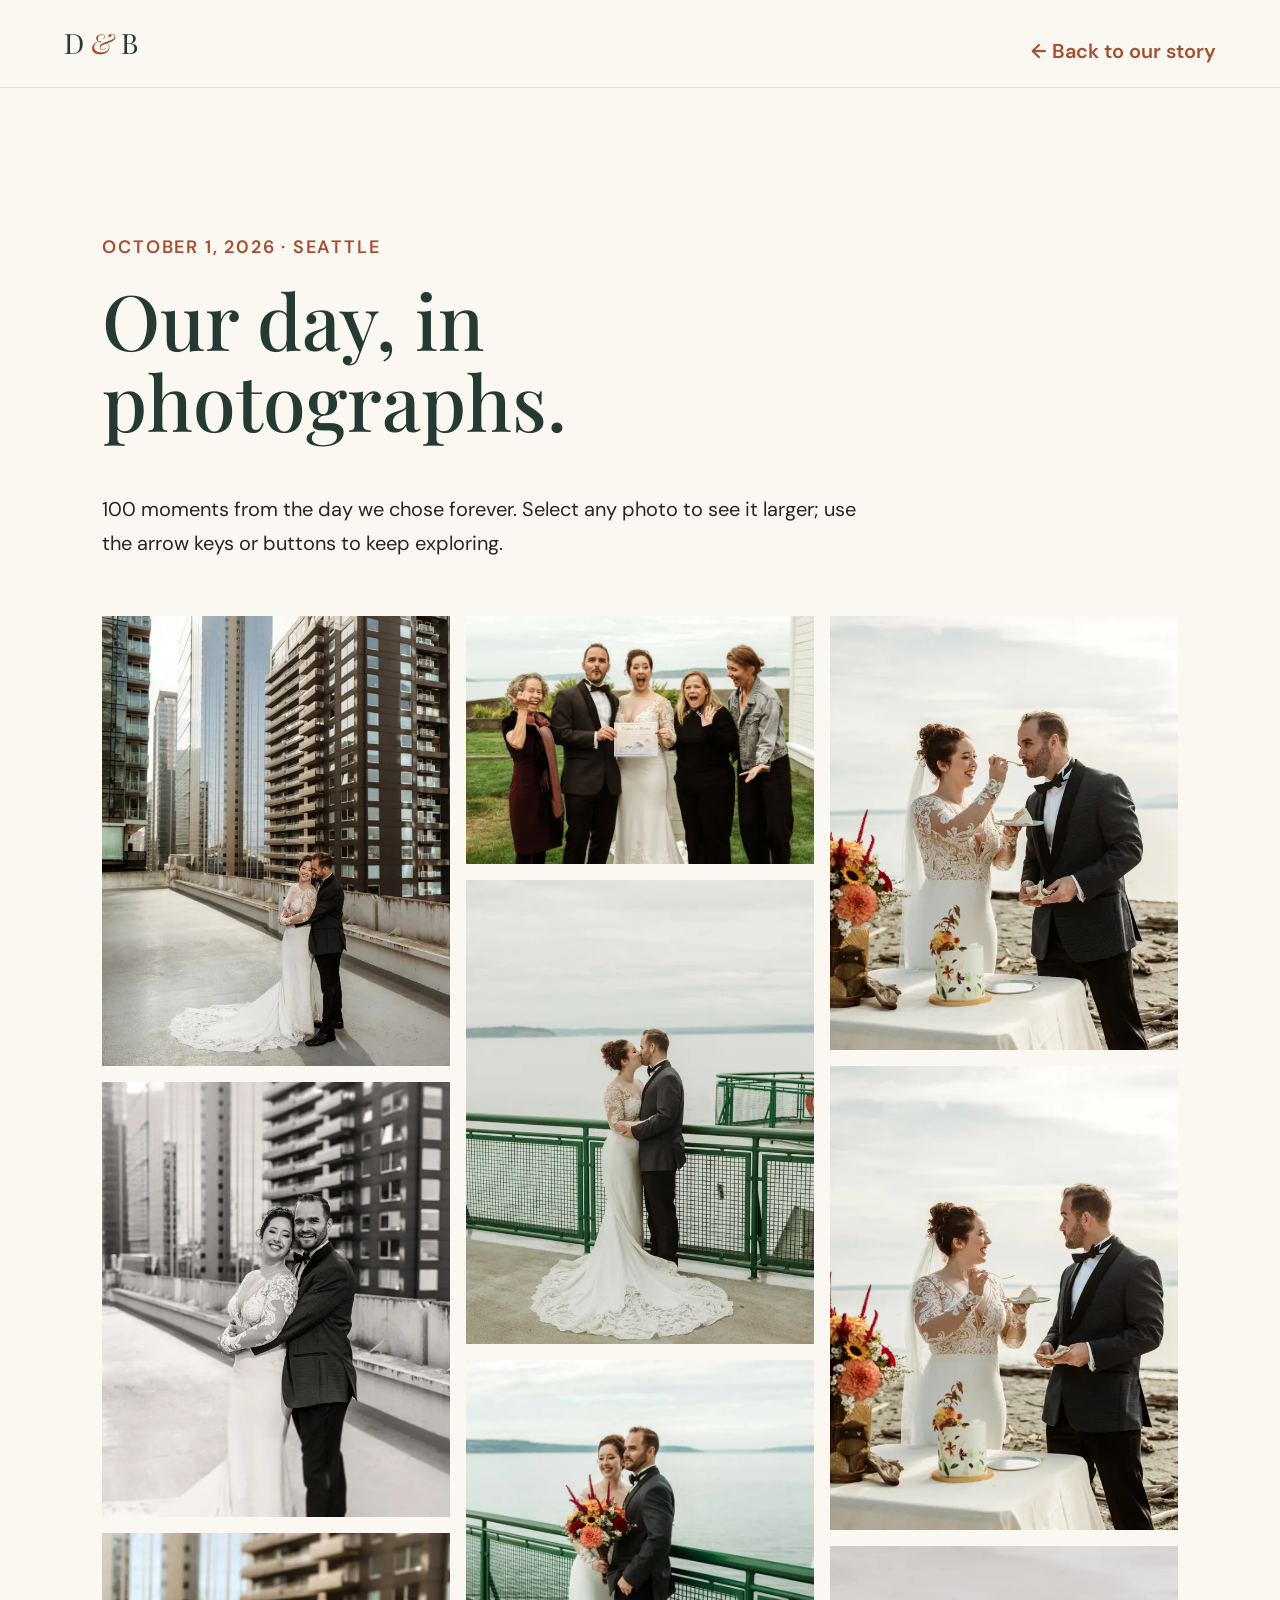
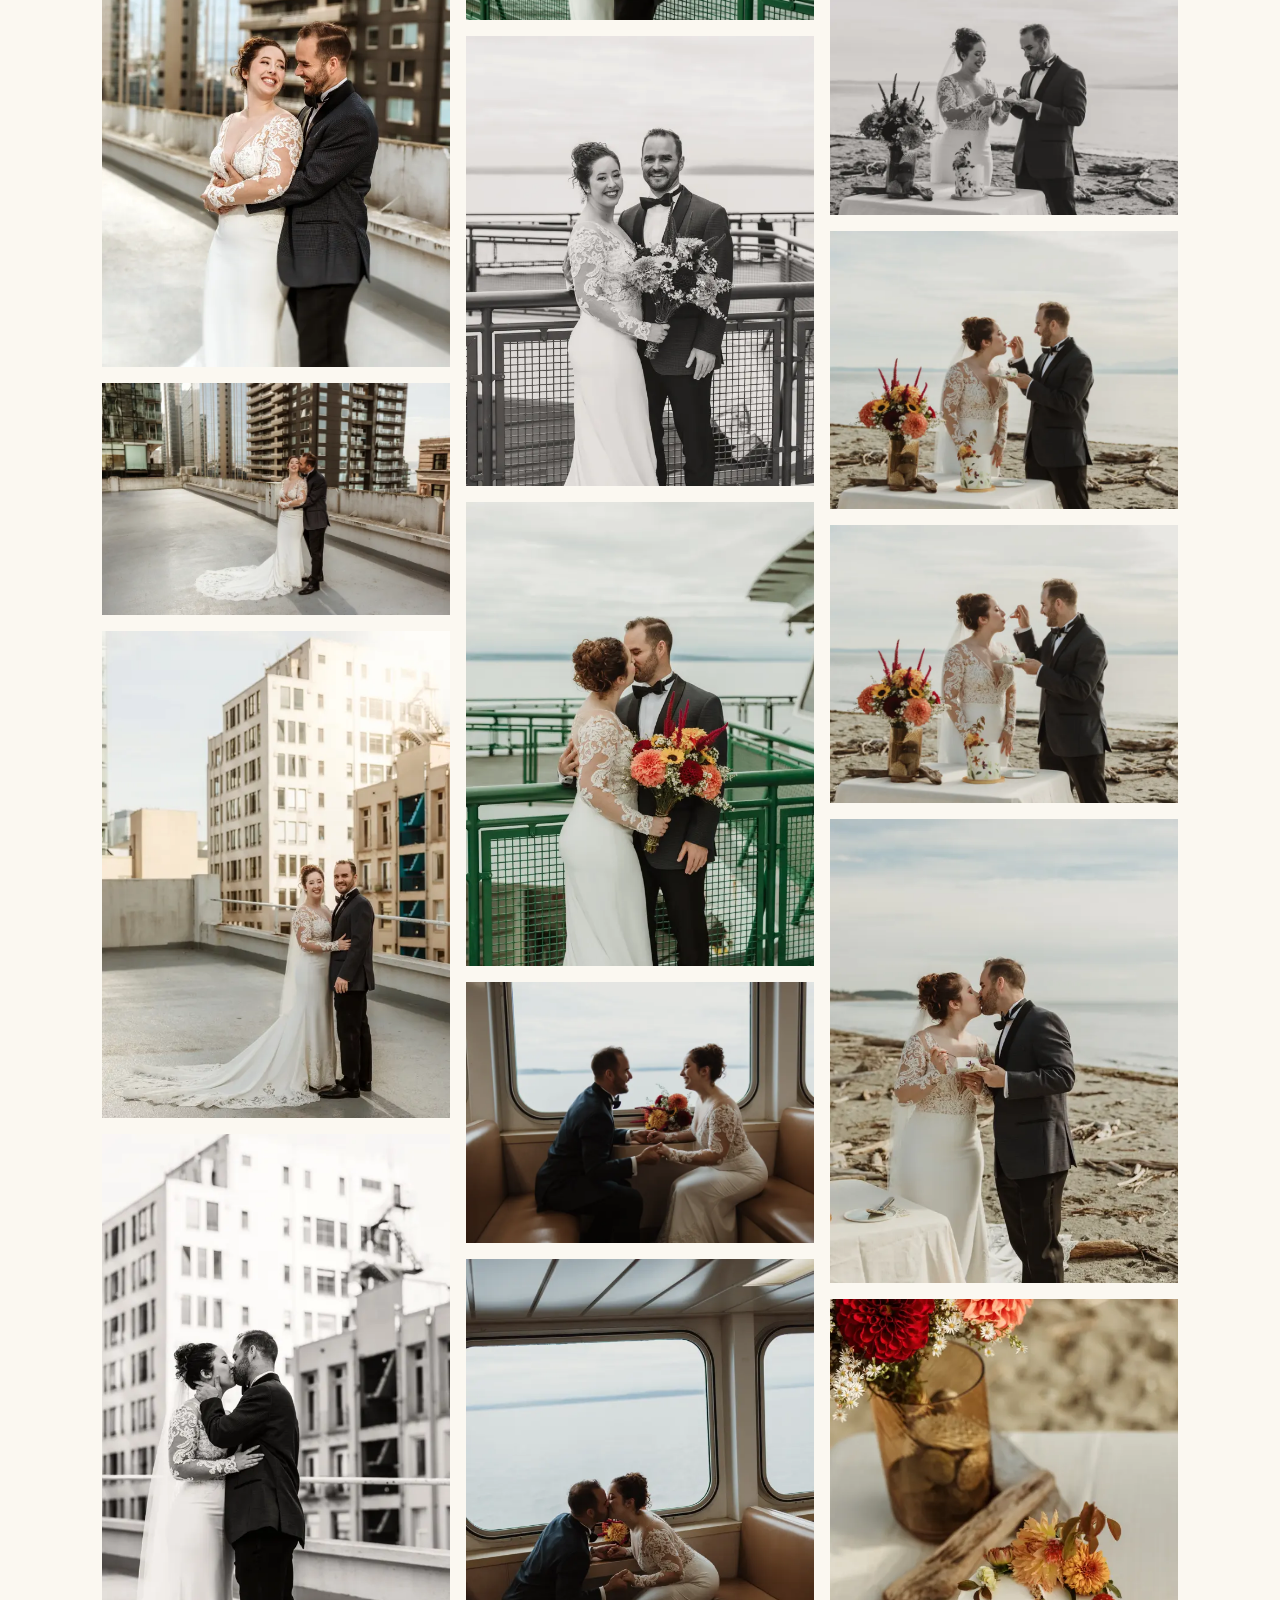
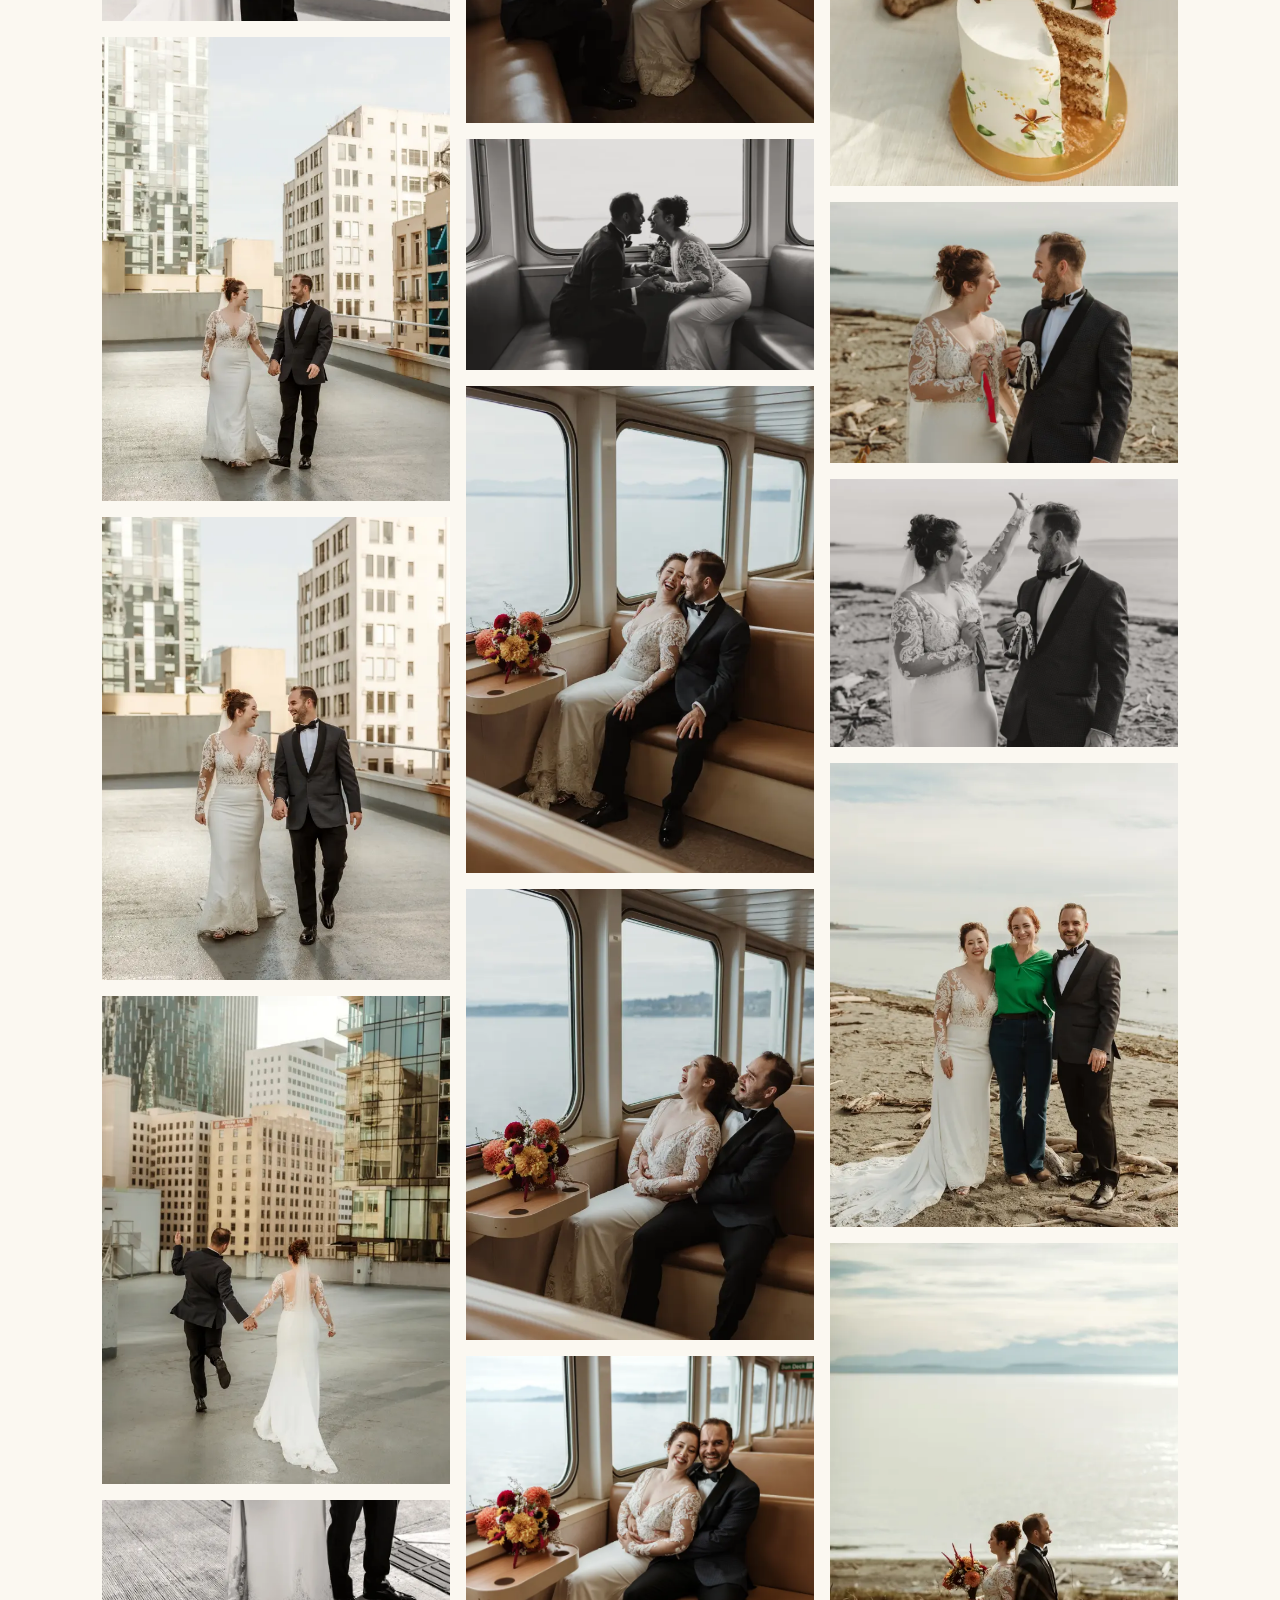
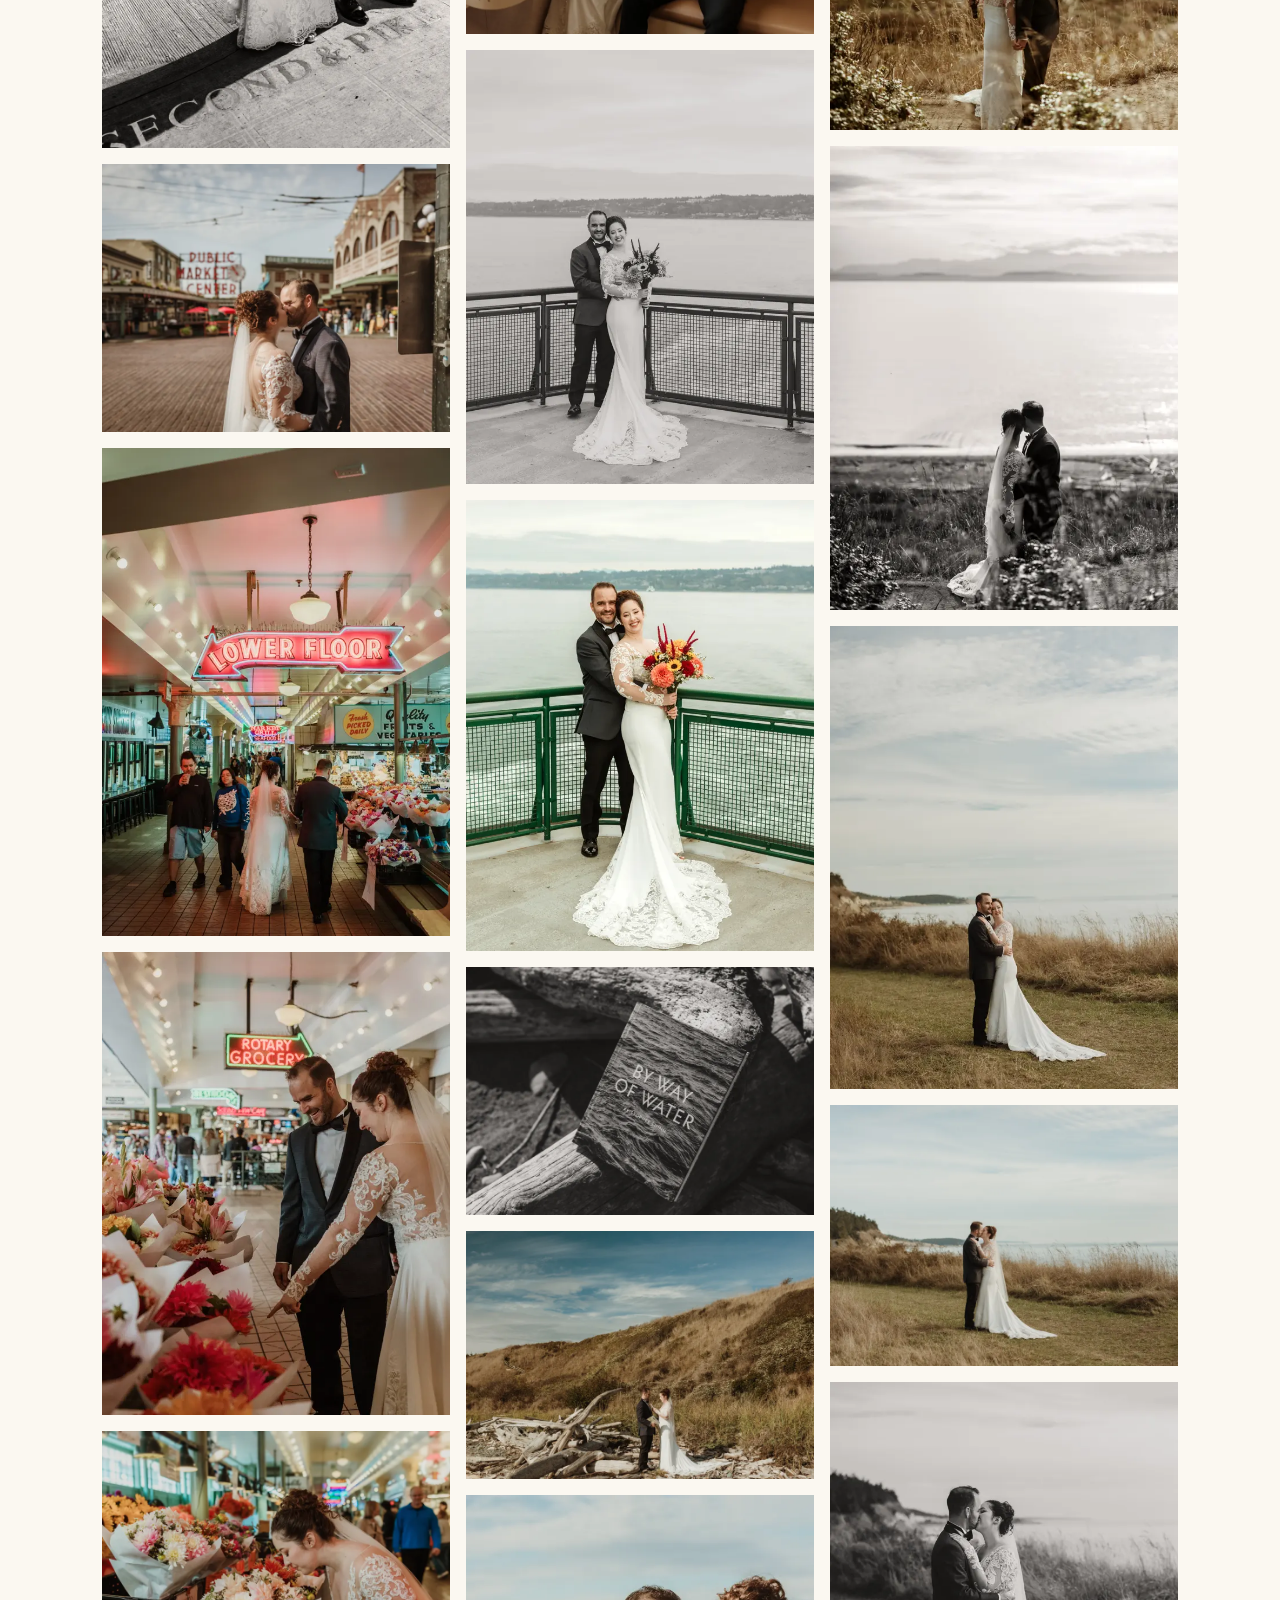
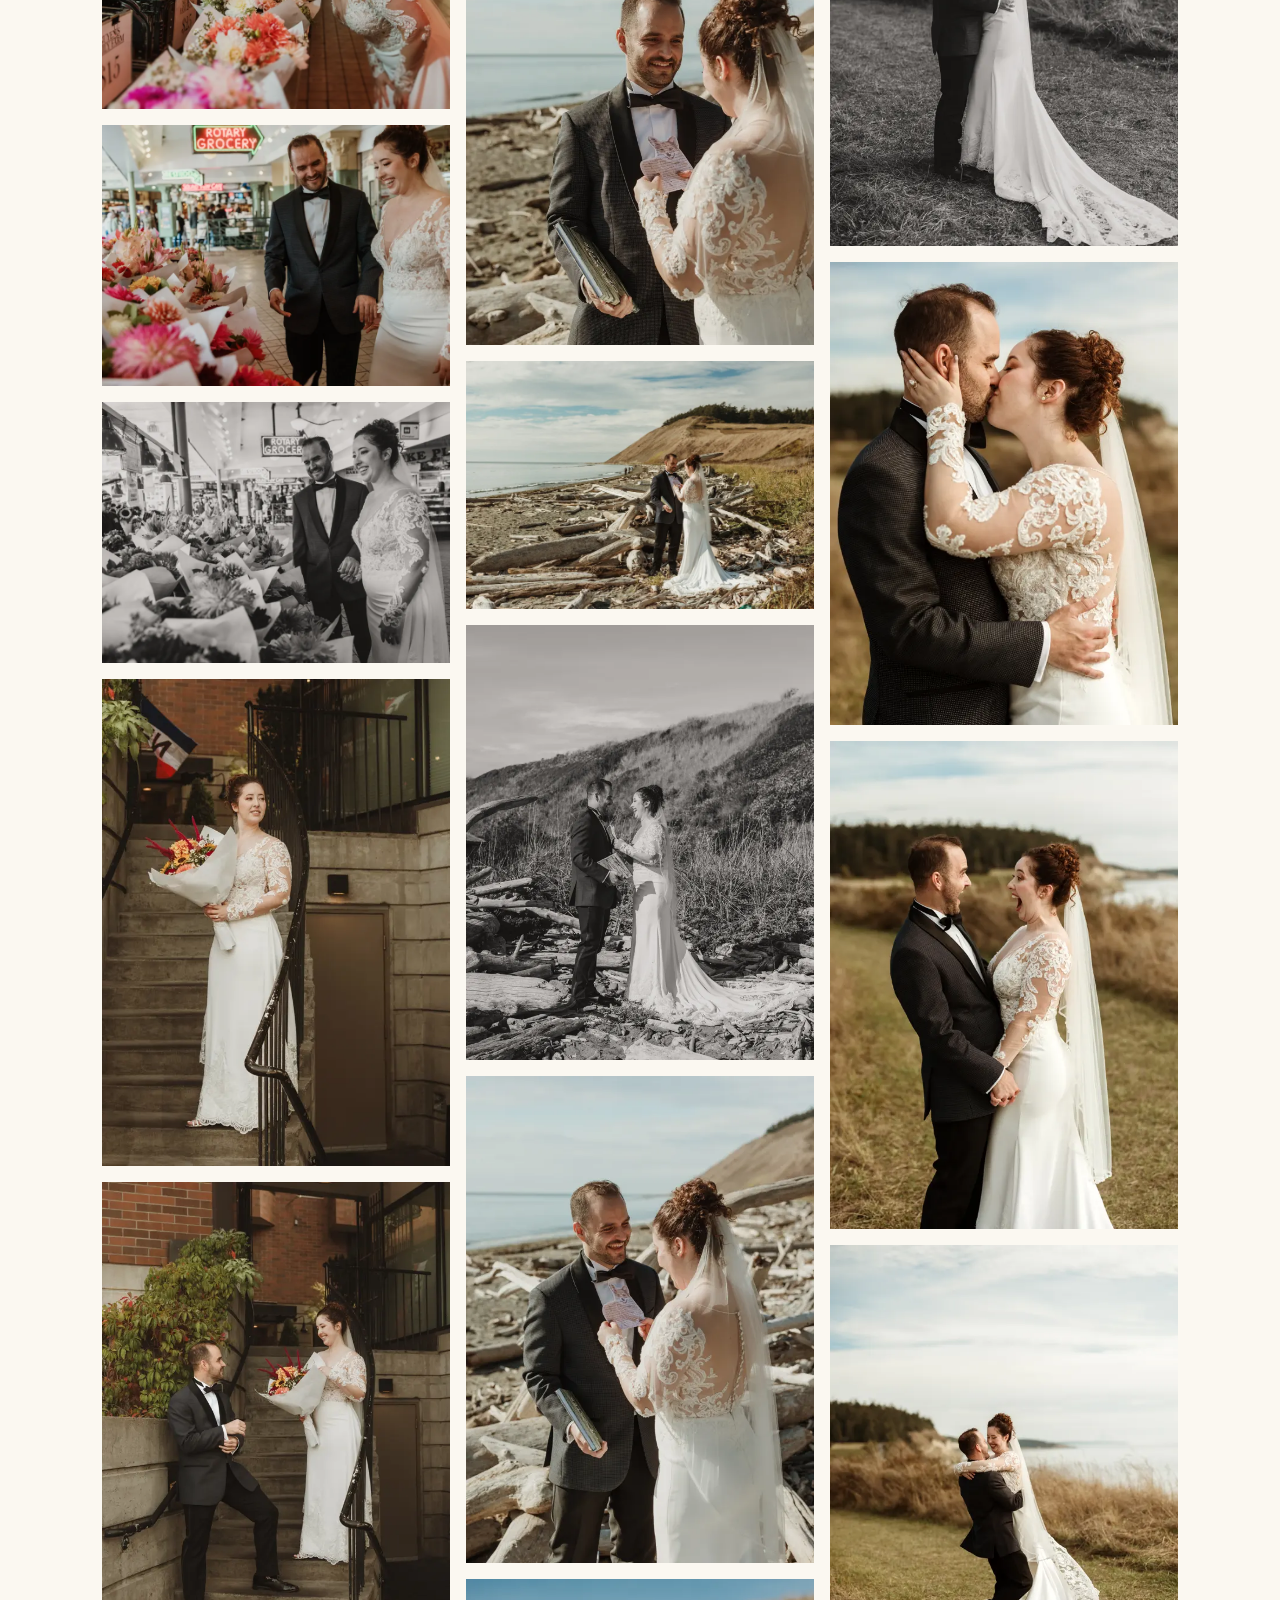
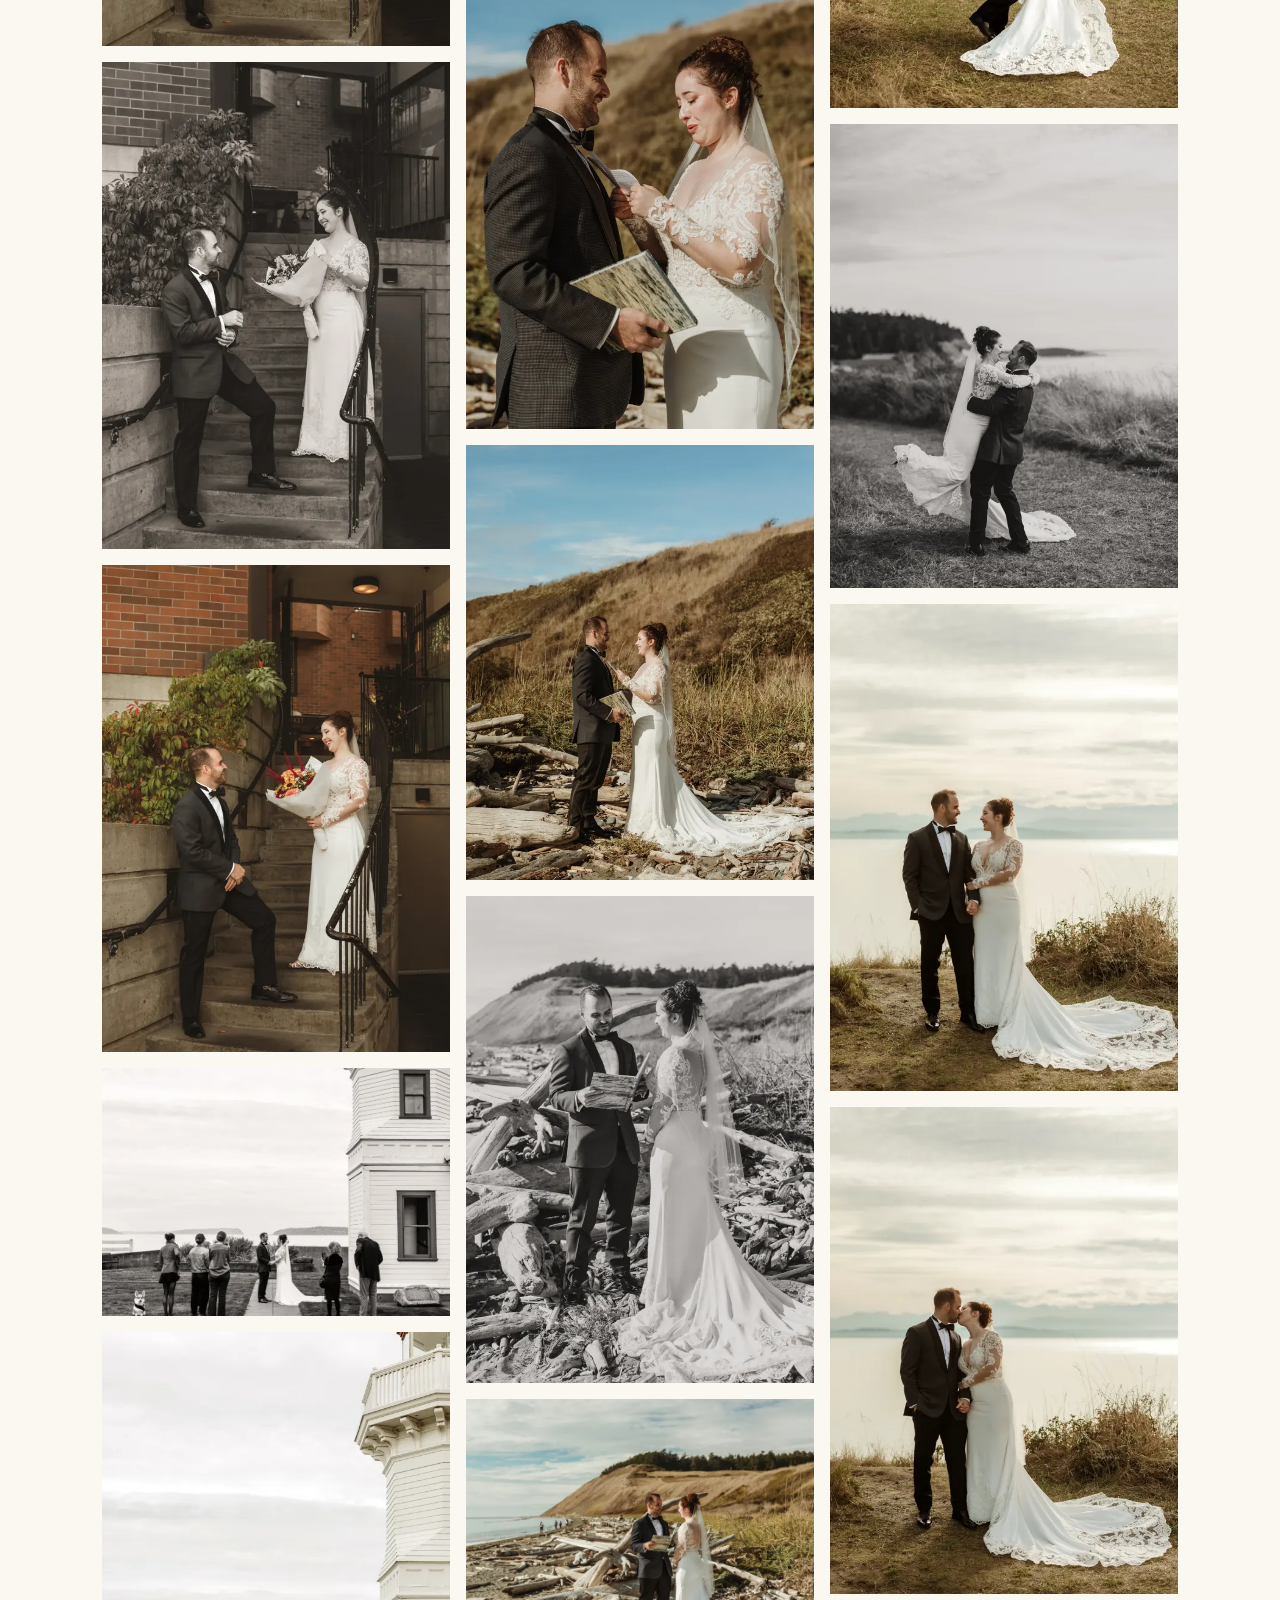
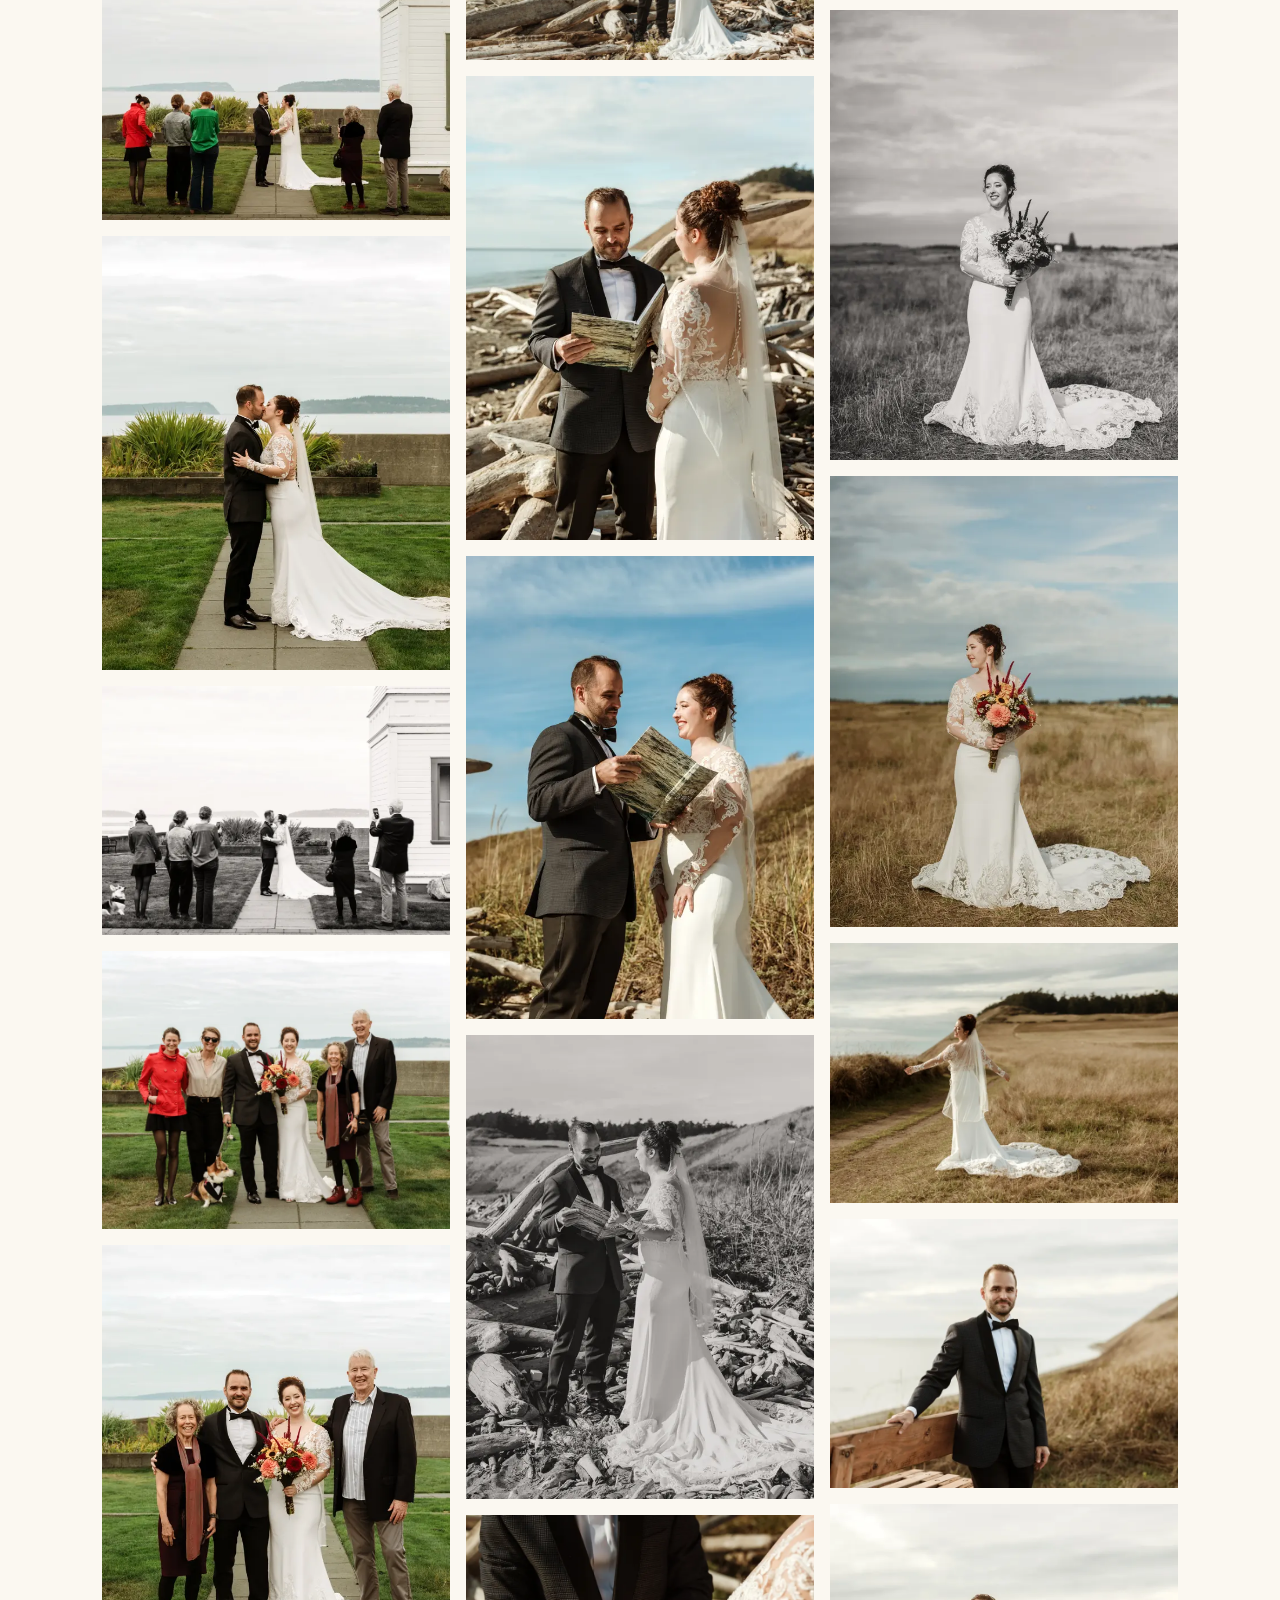
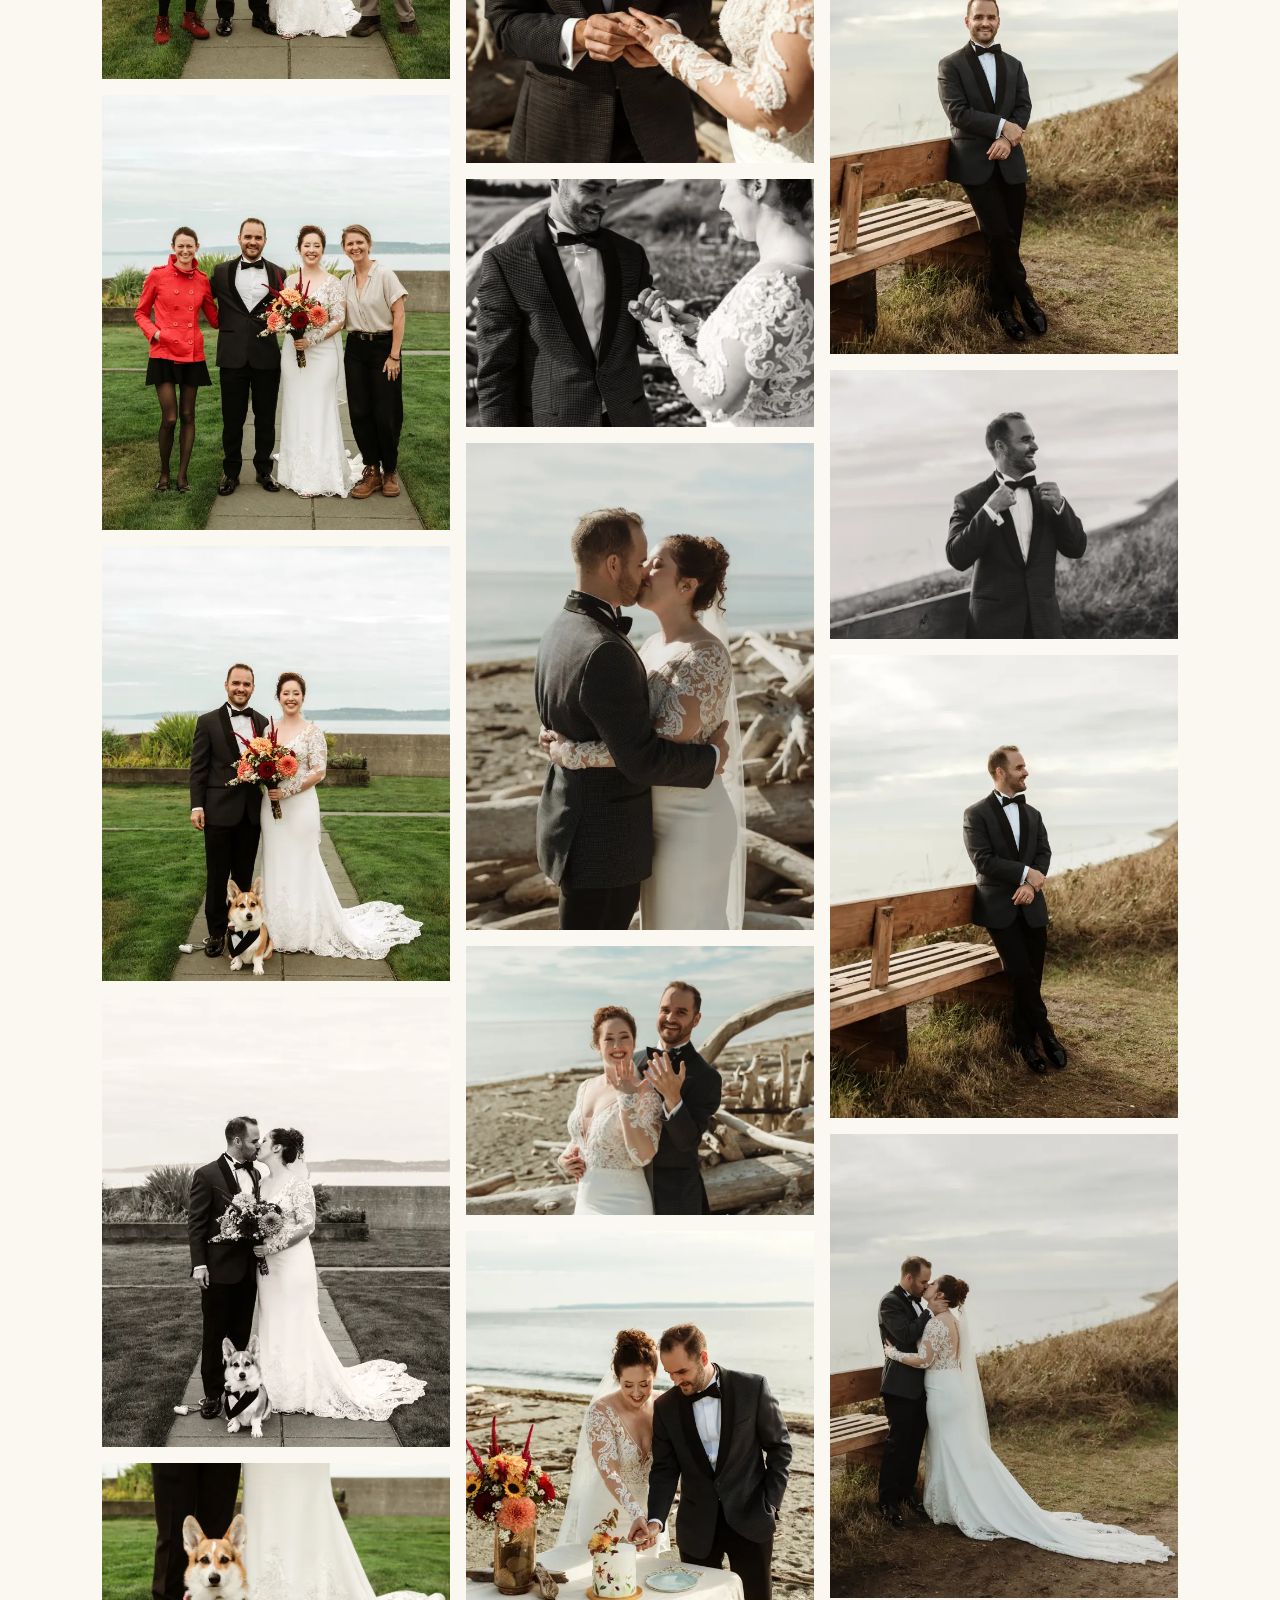
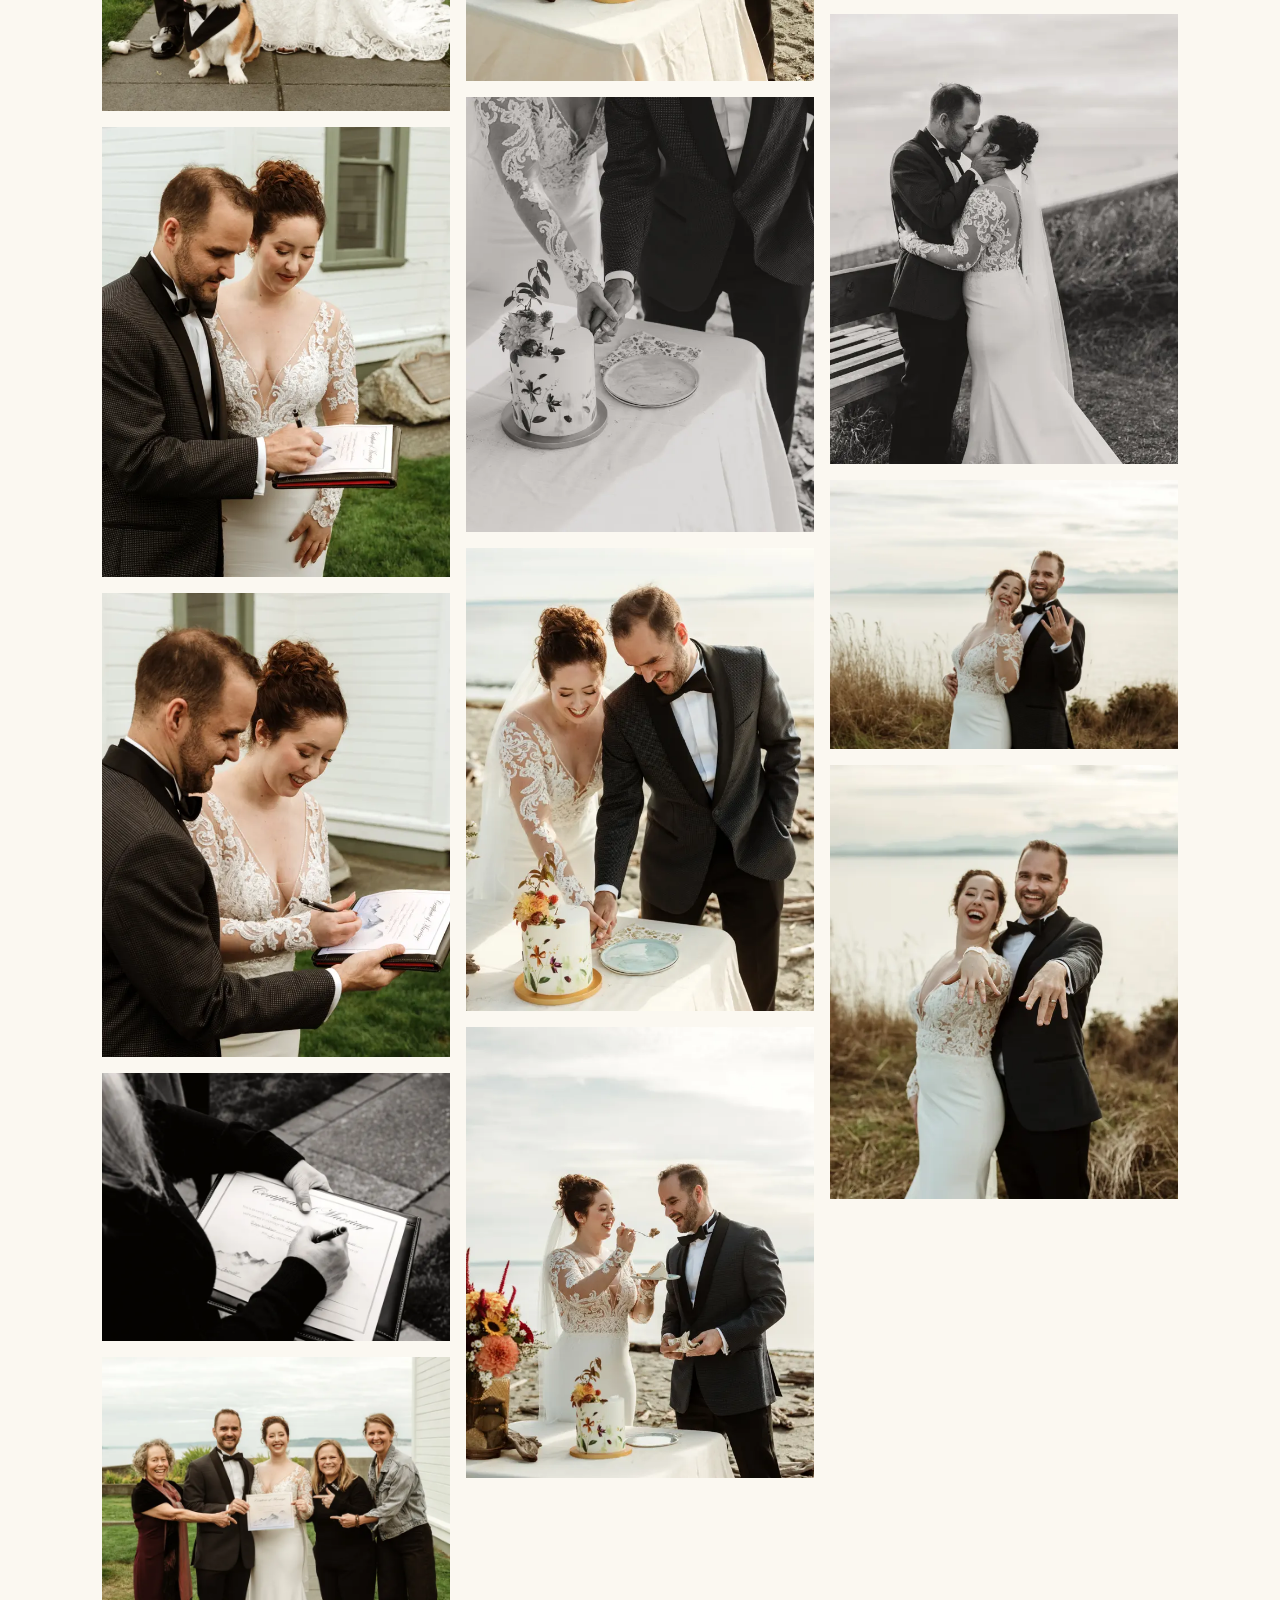
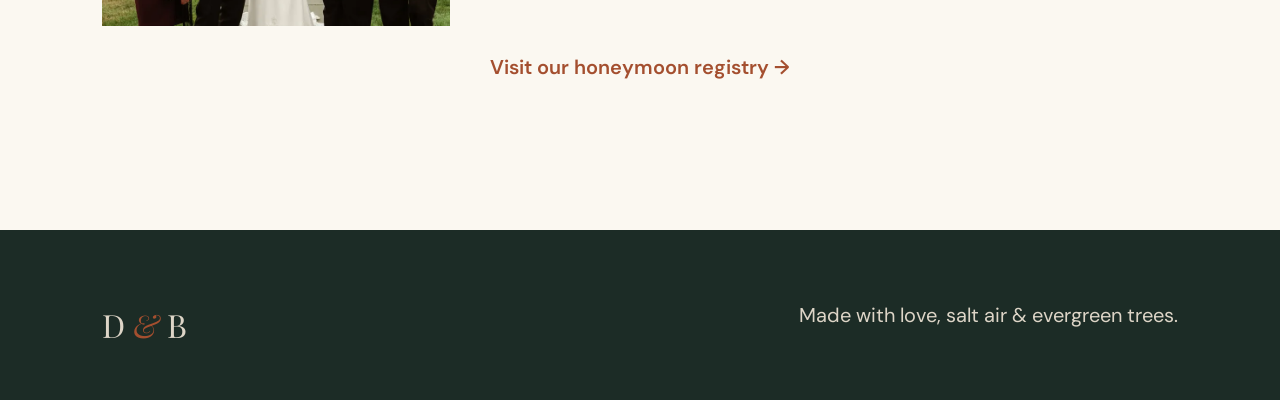
==== commit 188a2cc6: "Increase typography and control sizes for easier reading" ====
--- a/gallery.html
+++ b/gallery.html
@@ -1,4 +1,4 @@
-<!doctype html><html lang="en"><head><meta charset="utf-8"><meta name="viewport" content="width=device-width,initial-scale=1"><title>Our Elopement Photos · Devon & Brianna</title><link rel="stylesheet" href="assets/style.css"></head><body><header><a class="brand" href="index.html">D <span>&</span> B</a><a class="text-link" href="index.html#elopement">← Back to our story</a></header><main class="section"><div class="section-head"><p class="eyebrow">October 1, 2026 · Seattle</p><h1 class="gallery-title">Our day, in photographs.</h1><p>100 moments from the day we chose forever. Select any photo to see it larger; use the arrow keys or buttons to keep exploring.</p></div><div class="photo-wall"><a class="photo" id="photo-001" href="assets/images/photo-001-full.webp" data-index="0" aria-label="Open elopement photo 1 of 100"><img src="assets/images/photo-001-thumb.webp" width="618" height="800" alt="Devon and Brianna’s elopement, photo 1 of 100" loading="lazy" decoding="async"></a>
+<!doctype html><html lang="en"><head><meta charset="utf-8"><meta name="viewport" content="width=device-width,initial-scale=1"><title>Our Elopement Photos · Devon & Brianna</title><link rel="stylesheet" href="assets/style.css?v=5"></head><body><header><a class="brand" href="index.html">D <span>&</span> B</a><a class="text-link" href="index.html#elopement">← Back to our story</a></header><main class="section"><div class="section-head"><p class="eyebrow">October 1, 2026 · Seattle</p><h1 class="gallery-title">Our day, in photographs.</h1><p>100 moments from the day we chose forever. Select any photo to see it larger; use the arrow keys or buttons to keep exploring.</p></div><div class="photo-wall"><a class="photo" id="photo-001" href="assets/images/photo-001-full.webp" data-index="0" aria-label="Open elopement photo 1 of 100"><img src="assets/images/photo-001-thumb.webp" width="618" height="800" alt="Devon and Brianna’s elopement, photo 1 of 100" loading="lazy" decoding="async"></a>
 <a class="photo" id="photo-002" href="assets/images/photo-002-full.webp" data-index="1" aria-label="Open elopement photo 2 of 100"><img src="assets/images/photo-002-thumb.webp" width="640" height="800" alt="Devon and Brianna’s elopement, photo 2 of 100" loading="lazy" decoding="async"></a>
 <a class="photo" id="photo-003" href="assets/images/photo-003-full.webp" data-index="2" aria-label="Open elopement photo 3 of 100"><img src="assets/images/photo-003-thumb.webp" width="640" height="800" alt="Devon and Brianna’s elopement, photo 3 of 100" loading="lazy" decoding="async"></a>
 <a class="photo" id="photo-004" href="assets/images/photo-004-full.webp" data-index="3" aria-label="Open elopement photo 4 of 100"><img src="assets/images/photo-004-thumb.webp" width="800" height="533" alt="Devon and Brianna’s elopement, photo 4 of 100" loading="lazy" decoding="async"></a>
--- a/assets/style.css
+++ b/assets/style.css
@@ -1,4 +1,13 @@
 @import url('https://fonts.googleapis.com/css2?family=DM+Sans:wght@400;500;600&family=Playfair+Display:ital,wght@0,500;0,600;1,500&display=swap');
-:root{--cream:#f3eee4;--paper:#fbf8f1;--forest:#253b32;--moss:#596b4f;--rust:#a44f2f;--ochre:#c38b31;--plum:#684454;--ink:#242722;--drift:#c8b9a4}*{box-sizing:border-box}html{scroll-behavior:smooth}body{margin:0;background:var(--paper);color:var(--ink);font-family:'DM Sans',sans-serif}h1,h2,h3{font-family:'Playfair Display',serif;font-weight:500;margin-top:0}p{line-height:1.7}.eyebrow{text-transform:uppercase;letter-spacing:.16em;font-size:.72rem;font-weight:600;color:var(--rust)}header{position:sticky;top:0;z-index:20;height:72px;padding:0 5vw;display:flex;align-items:center;justify-content:space-between;background:rgba(251,248,241,.93);backdrop-filter:blur(12px);border-bottom:1px solid rgba(37,59,50,.12)}.brand{text-decoration:none;color:var(--forest);font-family:'Playfair Display';font-size:1.35rem}.brand span,.footer-mark span{color:var(--rust);font-style:italic}nav{display:flex;gap:2rem}nav a{color:var(--forest);text-decoration:none;font-size:.88rem}.menu{display:none}.hero{min-height:calc(100vh - 72px);display:grid;grid-template-columns:1.12fr .88fr}.hero-image{min-height:650px;background:linear-gradient(145deg,rgba(37,59,50,.2),rgba(164,79,47,.18)),linear-gradient(135deg,#7f8b7d,#d1b27b 50%,#6a535d);display:flex;align-items:flex-end;padding:2rem;color:white}.placeholder span{border:1px solid rgba(255,255,255,.7);padding:.7rem 1rem;font-size:.75rem;letter-spacing:.1em;text-transform:uppercase}.hero-copy{display:flex;flex-direction:column;justify-content:center;padding:8vw}.hero h1{font-size:clamp(4rem,8vw,8.5rem);line-height:.78;color:var(--forest);margin:.25em 0}.hero h1 i{color:var(--rust);font-weight:400}.lead{font-family:'Playfair Display';font-size:1.8rem;margin-bottom:0}.text-link{color:var(--rust);font-weight:600;text-decoration:none;margin-top:1rem}.section{padding:8rem 8vw}.section-head{max-width:760px;margin-bottom:3.5rem}.section-head h2{font-size:clamp(2.8rem,5vw,5.2rem);line-height:1.02;color:var(--forest);margin:.15em 0}.story{display:grid;grid-template-columns:1fr 1fr;gap:4rem;max-width:950px;margin-bottom:4rem}.gallery{display:grid;grid-template-columns:repeat(3,1fr);grid-auto-rows:260px;gap:1rem}.ph{background:linear-gradient(145deg,#647466,#b08b61);display:grid;place-items:center;color:rgba(255,255,255,.7);font-family:'Playfair Display';font-size:2rem}.ph:nth-child(2n){background:linear-gradient(145deg,#8d654e,#6d4f61)}.ph.tall{grid-row:span 2}.ph.wide{grid-column:span 2}.gallery-note,.fineprint{text-align:center;font-size:.78rem;color:#6e6e66;margin-top:1.5rem}.honeymoon{background:var(--forest);color:var(--cream)}.honeymoon .section-head h2{color:var(--cream)}.honeymoon .eyebrow{color:#e0a956}.route{display:flex;flex-wrap:wrap;align-items:center;justify-content:center;gap:.7rem 1rem;border-top:1px solid rgba(255,255,255,.2);border-bottom:1px solid rgba(255,255,255,.2);padding:1.5rem 0;margin-bottom:4rem}.route b{color:#e0a956}.destination-grid{display:grid;grid-template-columns:repeat(3,1fr);gap:1.5rem}.destination-grid article{background:#f3eee4;color:var(--ink);padding-bottom:1.5rem}.destination-grid article p,.destination-grid article h3{margin-left:1.5rem;margin-right:1.5rem}.destination-grid h3{font-size:2rem;color:var(--forest)}.dest-img{height:300px;background-size:cover;background-position:center}.sydney{background:linear-gradient(135deg,#79939a,#d9b585)}.reef{background:linear-gradient(135deg,#327d80,#d1a65c)}.fiji{background:linear-gradient(135deg,#3e7770,#c9b18a)}.center{text-align:center;margin-left:auto;margin-right:auto}.gift-grid{display:grid;grid-template-columns:repeat(3,1fr);gap:1.2rem}.gift-card{border:1px solid #d8cfbf;background:#fff;padding:2rem;display:flex;min-height:260px;flex-direction:column}.gift-card .icon{font-size:1.6rem}.gift-card h3{font-size:1.65rem;color:var(--forest);margin:.7rem 0 .2rem}.gift-card .amount{font-family:'Playfair Display';font-size:1.3rem;color:var(--rust);margin-top:auto}.gift-card button{background:var(--forest);color:white;border:0;padding:.9rem 1rem;font:inherit;cursor:pointer}.gift-card button{margin-top:1rem;width:100%}footer{padding:3rem 8vw;background:#1c2c26;color:#ddd5c7;display:flex;justify-content:space-between;align-items:end}.footer-mark{font-family:'Playfair Display';font-size:2rem}.modal{position:fixed;inset:0;z-index:80;background:rgba(20,27,24,.75);display:grid;place-items:center;padding:1rem}.modal-card{position:relative;width:min(760px,100%);max-height:90vh;overflow:auto;background:var(--paper);padding:3rem}.close{position:absolute;right:1rem;top:.6rem;border:0;background:none;font-size:2rem;cursor:pointer}.pay-options{display:grid;grid-template-columns:1fr 1fr;gap:1rem;margin-top:2rem}.pay-options>div{border:1px solid #d8cfbf;padding:1.5rem}.qr{height:150px;background:#eee7da;display:grid;place-items:center;text-align:center;font-size:.75rem;letter-spacing:.12em;margin:1rem 0}.secondary{border:1px solid var(--forest);background:transparent;padding:.7rem 1rem;cursor:pointer}.modal-note{font-size:.8rem;color:#666}@media(max-width:800px){nav{display:none;position:absolute;top:72px;left:0;right:0;background:var(--paper);padding:1.5rem 5vw;flex-direction:column}nav.open{display:flex}.menu{display:block;border:0;background:none}.hero{grid-template-columns:1fr}.hero-image{min-height:55vh}.hero-copy{padding:5rem 8vw}.story,.destination-grid,.gift-grid,.pay-options{grid-template-columns:1fr}.gallery{grid-template-columns:1fr 1fr;grid-auto-rows:190px}.ph.wide{grid-column:span 2}.section{padding:5rem 6vw}footer{display:block}footer>p{margin-top:2rem}}
+:root{--cream:#f3eee4;--paper:#fbf8f1;--forest:#253b32;--moss:#596b4f;--rust:#a44f2f;--ochre:#c38b31;--plum:#684454;--ink:#242722;--drift:#c8b9a4}*{box-sizing:border-box}html{scroll-behavior:smooth}body{margin:0;background:var(--paper);color:var(--ink);font-family:'DM Sans',sans-serif}h1,h2,h3{font-family:'Playfair Display',serif;font-weight:500;margin-top:0}p{line-height:1.7}.eyebrow{text-transform:uppercase;letter-spacing:.16em;font-size:1.125rem;font-weight:600;color:var(--rust)}header{position:sticky;top:0;z-index:20;height:88px;padding:0 5vw;display:flex;align-items:center;justify-content:space-between;background:rgba(251,248,241,.93);backdrop-filter:blur(12px);border-bottom:1px solid rgba(37,59,50,.12)}.brand{text-decoration:none;color:var(--forest);font-family:'Playfair Display';font-size:1.75rem}.brand span,.footer-mark span{color:var(--rust);font-style:italic}nav{display:flex;gap:2rem}nav a{color:var(--forest);text-decoration:none;font-size:1.25rem}.menu{display:none}.hero{min-height:calc(100vh - 88px);display:grid;grid-template-columns:1.12fr .88fr}.hero-image{min-height:650px;background:linear-gradient(145deg,rgba(37,59,50,.2),rgba(164,79,47,.18)),linear-gradient(135deg,#7f8b7d,#d1b27b 50%,#6a535d);display:flex;align-items:flex-end;padding:2rem;color:white}.placeholder span{border:1px solid rgba(255,255,255,.7);padding:.7rem 1rem;font-size:1.125rem;letter-spacing:.1em;text-transform:uppercase}.hero-copy{display:flex;flex-direction:column;justify-content:center;padding:8vw}.hero h1{font-size:clamp(4.5rem,8.8vw,9rem);line-height:1;color:var(--forest);margin:.25em 0}.hero h1 i{color:var(--rust);font-weight:400}.lead{font-family:'Playfair Display';font-size:2.25rem;margin-bottom:0}.text-link{color:var(--rust);font-weight:600;text-decoration:none;margin-top:1rem}.section{padding:8rem 8vw}.section-head{max-width:760px;margin-bottom:3.5rem}.section-head h2{font-size:clamp(3.25rem,5.5vw,5.75rem);line-height:1.02;color:var(--forest);margin:.15em 0}.story{display:grid;grid-template-columns:1fr 1fr;gap:4rem;max-width:950px;margin-bottom:4rem}.gallery{display:grid;grid-template-columns:repeat(3,1fr);grid-auto-rows:260px;gap:1rem}.ph{background:linear-gradient(145deg,#647466,#b08b61);display:grid;place-items:center;color:rgba(255,255,255,.7);font-family:'Playfair Display';font-size:2rem}.ph:nth-child(2n){background:linear-gradient(145deg,#8d654e,#6d4f61)}.ph.tall{grid-row:span 2}.ph.wide{grid-column:span 2}.gallery-note,.fineprint{text-align:center;font-size:1.125rem;color:#50544b;margin-top:1.5rem}.honeymoon{background:var(--forest);color:var(--cream)}.honeymoon .section-head h2{color:var(--cream)}.honeymoon .eyebrow{color:#e0a956}.route{display:flex;flex-wrap:wrap;align-items:center;justify-content:center;gap:.7rem 1rem;border-top:1px solid rgba(255,255,255,.2);border-bottom:1px solid rgba(255,255,255,.2);padding:1.5rem 0;margin-bottom:4rem}.route b{color:#e0a956}.destination-grid{display:grid;grid-template-columns:repeat(3,1fr);gap:1.5rem}.destination-grid article{background:#f3eee4;color:var(--ink);padding-bottom:1.5rem}.destination-grid article p,.destination-grid article h3{margin-left:1.5rem;margin-right:1.5rem}.destination-grid h3{font-size:2rem;color:var(--forest)}.dest-img{height:300px;background-size:cover;background-position:center}.sydney{background:linear-gradient(135deg,#79939a,#d9b585)}.reef{background:linear-gradient(135deg,#327d80,#d1a65c)}.fiji{background:linear-gradient(135deg,#3e7770,#c9b18a)}.center{text-align:center;margin-left:auto;margin-right:auto}.gift-grid{display:grid;grid-template-columns:repeat(3,1fr);gap:1.2rem}.gift-card{border:1px solid #d8cfbf;background:#fff;padding:2rem;display:flex;min-height:260px;flex-direction:column}.gift-card .icon{font-size:2rem}.gift-card h3{font-size:2rem;color:var(--forest);margin:.7rem 0 .2rem}.gift-card .amount{font-family:'Playfair Display';font-size:1.75rem;color:var(--rust);margin-top:auto}.gift-card button{background:var(--forest);color:white;border:0;padding:.9rem 1rem;font:inherit;cursor:pointer}.gift-card button{margin-top:1rem;width:100%}footer{padding:3rem 8vw;background:#1c2c26;color:#ddd5c7;display:flex;justify-content:space-between;align-items:end}.footer-mark{font-family:'Playfair Display';font-size:2rem}.modal{position:fixed;inset:0;z-index:80;background:rgba(20,27,24,.75);display:grid;place-items:center;padding:1rem}.modal-card{position:relative;width:min(760px,100%);max-height:90vh;overflow:auto;background:var(--paper);padding:3rem}.close{position:absolute;right:1rem;top:.6rem;border:0;background:none;font-size:2rem;cursor:pointer}.pay-options{display:grid;grid-template-columns:1fr 1fr;gap:1rem;margin-top:2rem}.pay-options>div{border:1px solid #d8cfbf;padding:1.5rem}.qr{height:150px;background:#eee7da;display:grid;place-items:center;text-align:center;font-size:1.125rem;letter-spacing:.12em;margin:1rem 0}.secondary{border:1px solid var(--forest);background:transparent;padding:.7rem 1rem;cursor:pointer}.modal-note{font-size:1.125rem;color:#50544b}@media(max-width:800px){nav{display:none;position:absolute;top:88px;left:0;right:0;background:var(--paper);padding:1.5rem 5vw;flex-direction:column}nav.open{display:flex}.menu{display:block;border:0;background:none}.hero{grid-template-columns:1fr}.hero-image{min-height:55vh}.hero-copy{padding:5rem 8vw}.story,.destination-grid,.gift-grid,.pay-options{grid-template-columns:1fr}.gallery{grid-template-columns:1fr 1fr;grid-auto-rows:190px}.ph.wide{grid-column:span 2}.section{padding:5rem 6vw}footer{display:block}footer>p{margin-top:2rem}}
 
-[hidden]{display:none!important}section[id],.photo{scroll-margin-top:90px}.hero-image{position:relative;padding:0}.hero-image>img{width:100%;height:100%;position:absolute;inset:0;object-fit:cover}.photo-preview{display:grid;grid-template-columns:repeat(3,1fr);gap:1rem}.photo-preview img{display:block;width:100%;height:320px;object-fit:cover}.gallery-title{font-size:clamp(2.8rem,6vw,5.2rem);line-height:1.05;color:var(--forest)}.photo-wall{columns:3;column-gap:1rem}.photo{display:block;break-inside:avoid;margin-bottom:1rem}.photo img{display:block;width:100%;height:auto;background:var(--cream)}a:focus-visible,button:focus-visible{outline:3px solid var(--ochre);outline-offset:4px}#photoViewer{border:0;padding:3.5rem 1rem 1rem;background:#18251f;color:var(--cream);width:min(1200px,96vw);max-width:96vw;max-height:96dvh;overflow:auto}#photoViewer::backdrop{background:rgba(10,18,14,.92)}#largePhoto{display:block;max-width:100%;width:auto;height:auto;max-height:75dvh;margin:auto;object-fit:contain}.viewer-close{position:absolute;top:.25rem;right:1rem;font-size:2rem}.viewer-close,.viewer-controls button{background:transparent;border:0;color:var(--cream);cursor:pointer;min-width:44px;min-height:44px}.viewer-controls{display:flex;align-items:center;justify-content:center;gap:2rem;margin-top:.5rem}.viewer-controls button{font-size:1.5rem}@media(max-width:800px){.photo-wall{columns:2}.photo-preview{grid-template-columns:repeat(2,1fr)}.photo-preview img{height:240px}nav{gap:1.2rem}}@media(max-width:480px){.photo-wall{columns:1}.photo-preview img{height:190px}}@media(prefers-reduced-motion:reduce){html{scroll-behavior:auto}}
+[hidden]{display:none!important}section[id],.photo{scroll-margin-top:108px}.hero-image{position:relative;padding:0}.hero-image>img{width:100%;height:100%;position:absolute;inset:0;object-fit:cover}.photo-preview{display:grid;grid-template-columns:repeat(3,1fr);gap:1rem}.photo-preview img{display:block;width:100%;height:320px;object-fit:cover}.gallery-title{font-size:clamp(3.25rem,6vw,5.75rem);line-height:1.05;color:var(--forest)}.photo-wall{columns:3;column-gap:1rem}.photo{display:block;break-inside:avoid;margin-bottom:1rem}.photo img{display:block;width:100%;height:auto;background:var(--cream)}a:focus-visible,button:focus-visible{outline:3px solid var(--ochre);outline-offset:4px}#photoViewer{border:0;padding:3.5rem 1rem 1rem;background:#18251f;color:var(--cream);width:min(1200px,96vw);max-width:96vw;max-height:96dvh;overflow:auto}#photoViewer::backdrop{background:rgba(10,18,14,.92)}#largePhoto{display:block;max-width:100%;width:auto;height:auto;max-height:75dvh;margin:auto;object-fit:contain}.viewer-close{position:absolute;top:.25rem;right:1rem;font-size:2rem}.viewer-close,.viewer-controls button{background:transparent;border:0;color:var(--cream);cursor:pointer;min-width:44px;min-height:44px}.viewer-controls{display:flex;align-items:center;justify-content:center;gap:2rem;margin-top:.5rem}.viewer-controls button{font-size:2rem}@media(max-width:800px){.photo-wall{columns:2}.photo-preview{grid-template-columns:repeat(2,1fr)}.photo-preview img{height:240px}nav{gap:1.2rem}}@media(max-width:480px){.photo-wall{columns:1}.photo-preview img{height:190px}}@media(prefers-reduced-motion:reduce){html{scroll-behavior:auto}}
+
+.payment-qr{display:block;width:100%;max-width:320px;height:auto;margin:1rem auto;background:#fff}.payment-detail{font-weight:600;overflow-wrap:anywhere}.pay-options>div{min-width:0}.pay-options ol{padding-left:1.25rem;font-size:1.25rem;line-height:1.65}.pay-options li+li{margin-top:.65rem}.pay-options .secondary{width:100%}@media(max-width:480px){.modal-card{padding:2.5rem 1.1rem}.pay-options>div{padding:1rem}}
+
+/* Readable typography and comfortable controls across the site. */
+body{font-size:1.25rem;line-height:1.65}button,input{font:inherit}h2{font-size:2.5rem;line-height:1.2}h3{font-size:2rem;line-height:1.25}.eyebrow{letter-spacing:.1em;line-height:1.5}.hero-copy{padding:5vw}.hero-copy p,.section-head p,.story p{max-width:65ch}.gift-card,.destination-grid article{min-width:0}.gift-card button,.secondary,.menu,.close,.viewer-close,.viewer-controls button{min-height:48px}.menu,.close,.viewer-close,.viewer-controls button{min-width:48px}.secondary{line-height:1.4}.modal-card{width:min(960px,100%)}.modal-card h2{font-size:clamp(2.25rem,4vw,3rem);padding-right:1rem}.pay-options ol{font-size:1.25rem}.payment-detail{font-size:1.5rem}.viewer-controls{font-size:1.25rem}footer{gap:2rem}.destination-grid h3{font-size:2.5rem}.route{font-size:1.375rem}.gallery-note,.fineprint,.modal-note{line-height:1.7}.gallery-note a{font-size:1.25rem}.close,.viewer-close{font-size:2.5rem;line-height:1}
+@media(min-width:801px) and (max-width:1200px){.gift-grid,.destination-grid{grid-template-columns:repeat(2,minmax(0,1fr))}}
+@media(max-width:1100px){.hero{grid-template-columns:1fr}.hero-image{min-height:60vh}.hero-copy{padding:4rem 8vw}.hero h1{font-size:clamp(4.5rem,12vw,9rem)}}
+@media(max-width:1050px){nav{display:none;position:absolute;top:88px;left:0;right:0;background:var(--paper);padding:1.5rem 5vw;flex-direction:column;gap:1rem;max-height:calc(100dvh - 88px);overflow:auto}nav.open{display:flex}.menu{display:block;border:0;background:none;font-weight:600;color:var(--forest)}nav a{display:block;padding:.35rem 0}}
+@media(max-width:600px){.hero-copy{padding:3rem 6vw}.hero h1{font-size:clamp(3.5rem,16vw,6rem)}.section-head h2,.gallery-title{font-size:clamp(2.75rem,12vw,3.75rem);line-height:1.12}.section{padding:4rem 6vw}.story{gap:1rem}.gift-card{padding:1.5rem}.modal-card{padding:3.5rem 1.1rem 1.5rem}.pay-options{grid-template-columns:1fr}.pay-options>div{padding:1rem}.modal-card h2{font-size:2.25rem}.modal{padding:.5rem}header .text-link{font-size:1.125rem;margin:0;max-width:70%;text-align:right}}
